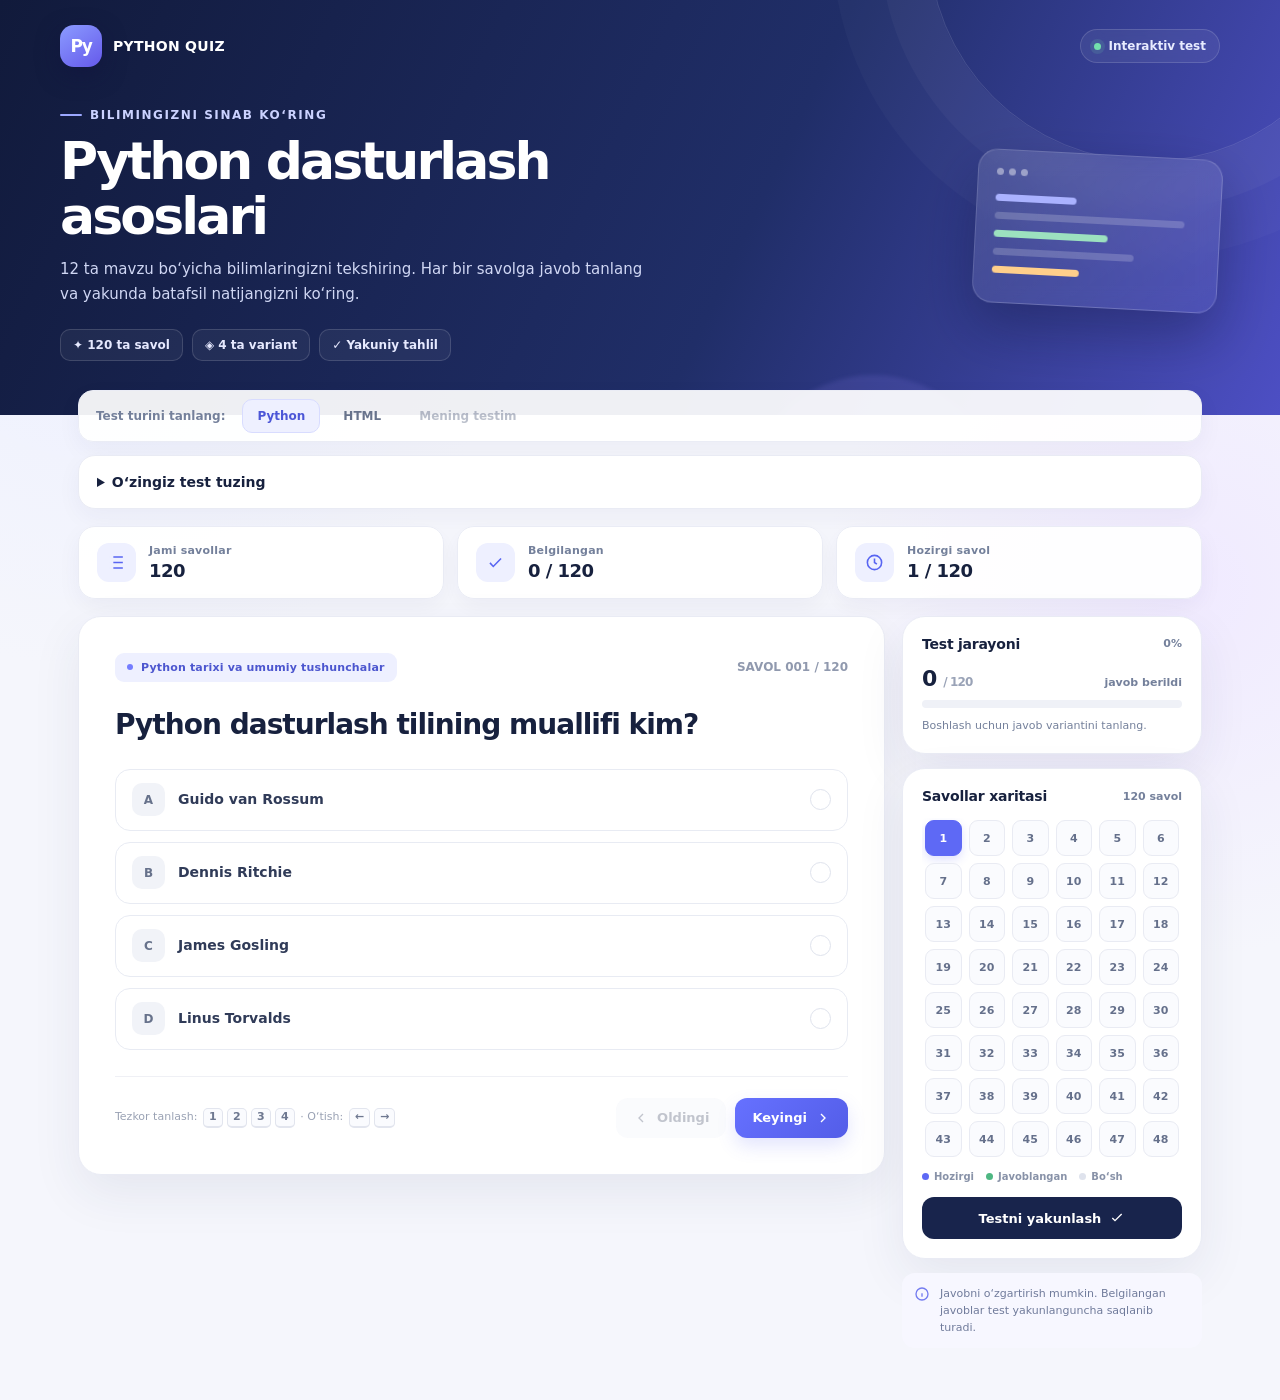
==== quiz.html @ 6243ab17 "Integrate Python and HTML quizzes Keep the donor homepage and link to a standalone quiz page. Docume" ====
<!DOCTYPE html>
<html lang="uz">
<head>
<meta charset="UTF-8">
<meta name="viewport" content="width=device-width, initial-scale=1.0">
<meta name="theme-color" content="#111a3b">
<title>Python Quiz — 120 ta interaktiv test</title>
<style>
:root{
  --ink:#17213e;--muted:#74809b;--line:#e8ebf4;--paper:#fff;--bg:#f5f6fc;
  --blue:#5865f2;--blue-dark:#4652dc;--blue-soft:#eef0ff;--violet:#8b5cf6;
  --green:#168653;--green-soft:#eaf8f0;--red:#cf4655;--red-soft:#fff0f1;
  --amber:#a66b12;--amber-soft:#fff7e7;--shadow:0 18px 50px rgba(35,45,92,.08);
}
*{box-sizing:border-box}
html{scroll-behavior:smooth}
body{margin:0;background:radial-gradient(circle at 8% 18%,#edf0ff 0,transparent 26rem),radial-gradient(circle at 93% 42%,#f0eaff 0,transparent 23rem),var(--bg);color:var(--ink);font-family:Inter,ui-sans-serif,system-ui,-apple-system,"Segoe UI",Arial,sans-serif;min-height:100vh}
button{font:inherit}
.hero{position:relative;overflow:hidden;background:linear-gradient(115deg,#111a3b 0%,#202e68 58%,#4d4fc4 100%);color:#fff;padding:25px 22px 54px}
.hero:before,.hero:after{content:"";position:absolute;border-radius:50%;pointer-events:none}
.hero:before{width:440px;height:440px;right:-90px;top:-280px;border:1px solid #ffffff20;box-shadow:0 0 0 48px #ffffff08,0 0 0 96px #ffffff06}
.hero:after{width:250px;height:250px;right:22%;bottom:-210px;background:#9b8cff22;filter:blur(2px)}
.container{width:min(1160px,100%);margin-inline:auto;position:relative;z-index:1}
.navline{display:flex;align-items:center;justify-content:space-between;gap:16px}
.brand{display:flex;align-items:center;gap:11px;font-size:14px;font-weight:800;letter-spacing:.02em}
.brand-mark{width:42px;height:42px;border-radius:14px;display:grid;place-items:center;background:linear-gradient(145deg,#8b9bff,#6559eb);box-shadow:0 8px 22px #11133d88;font-weight:900;font-size:17px;letter-spacing:-.08em}
.nav-tag{display:flex;align-items:center;gap:8px;padding:9px 13px;border:1px solid #ffffff24;background:#ffffff10;border-radius:99px;color:#e8ebff;font-size:12px;font-weight:700;backdrop-filter:blur(10px)}
.live-dot{width:7px;height:7px;background:#73e0ac;border-radius:50%;box-shadow:0 0 0 4px #73e0ac22}
.hero-content{display:flex;align-items:center;justify-content:space-between;gap:30px;padding-top:34px}
.hero-copy{max-width:690px}
.eyebrow{display:inline-flex;align-items:center;gap:8px;color:#cbd2ff;font-size:12px;font-weight:800;letter-spacing:.13em;text-transform:uppercase;margin-bottom:12px}
.eyebrow:before{content:"";width:22px;height:2px;background:#9ca8ff;border-radius:2px}
h1{font-size:clamp(32px,5vw,52px);letter-spacing:-.055em;line-height:1.06;margin:0 0 13px;font-weight:850}
.hero-copy p{margin:0;color:#d0d7f4;font-size:15px;line-height:1.65;max-width:600px}
.hero-chips{display:flex;gap:9px;flex-wrap:wrap;margin-top:22px}
.hero-chip{border:1px solid #ffffff24;background:#ffffff0d;padding:8px 12px;border-radius:10px;color:#e6e9ff;font-size:12px;font-weight:650}
.code-art{width:245px;flex:0 0 245px;transform:rotate(3deg);padding:18px;border-radius:20px;border:1px solid #ffffff2b;background:linear-gradient(145deg,#ffffff1e,#ffffff0b);box-shadow:0 24px 55px #080e2d55;backdrop-filter:blur(12px)}
.code-top{display:flex;gap:5px;margin-bottom:19px}.code-top i{width:7px;height:7px;border-radius:50%;background:#ffffff70}.code-line{height:7px;border-radius:99px;background:#ffffff30;margin:11px 0}.code-line:nth-child(2){width:75%;background:#aab2ff}.code-line:nth-child(3){width:92%}.code-line:nth-child(4){width:55%;background:#9ce1bf}.code-line:nth-child(5){width:68%}.code-line:nth-child(6){width:42%;background:#ffcf8b}
main{width:min(1160px,100%);margin:-25px auto 0;padding:0 18px 52px;position:relative;z-index:2}
.stats{display:grid;grid-template-columns:repeat(3,1fr);gap:13px;margin-bottom:17px}
.test-picker{display:flex;align-items:center;gap:8px;margin-bottom:13px;padding:8px;border:1px solid #eaecf5;background:#ffffffed;border-radius:15px;box-shadow:0 8px 24px #28346a0c}
.test-picker-label{padding:0 9px;color:var(--muted);font-size:12px;font-weight:750}
.test-choice{border:1px solid transparent;border-radius:10px;padding:9px 14px;background:transparent;color:#68738c;font-size:12px;font-weight:800;cursor:pointer}
.test-choice.active{background:var(--blue-soft);border-color:#d8dcff;color:#4c56d7}.test-choice:disabled{opacity:.45;cursor:not-allowed}
.custom-maker{margin-bottom:17px;padding:18px;border:1px solid #e9ebf4;border-radius:17px;background:#fff;box-shadow:0 8px 24px #28346a0c}
.custom-maker summary{font-size:14px;font-weight:850;cursor:pointer}.maker-description,.maker-status{margin:8px 0 0;color:var(--muted);font-size:12px;line-height:1.55}
.maker-form{display:grid;grid-template-columns:repeat(2,minmax(0,1fr));gap:11px;margin-top:15px}
.maker-field{display:grid;gap:6px;color:#59647e;font-size:11px;font-weight:750}
.maker-field input,.maker-field select,.maker-field textarea{width:100%;min-width:0;padding:10px 11px;border:1px solid #e3e7f0;border-radius:9px;background:#fff;color:var(--ink);font:inherit;font-size:13px}
.maker-field textarea{min-height:62px;resize:vertical}.maker-field:focus-within input,.maker-field:focus-within select,.maker-field:focus-within textarea{outline:2px solid #cdd2ff;border-color:#8b92ff}
.maker-wide{grid-column:1/-1}.maker-actions{display:flex;align-items:center;gap:10px;flex-wrap:wrap}.maker-actions .btn{width:auto}.maker-questions{display:grid;gap:7px;margin:12px 0 0;padding:0;list-style:none}
.maker-question{display:flex;align-items:center;justify-content:space-between;gap:10px;padding:9px 11px;border:1px solid #eaedf4;border-radius:10px;font-size:12px}
.maker-question span{overflow-wrap:anywhere}.maker-remove{flex:0 0 auto;border:0;background:transparent;color:var(--red);font-size:11px;font-weight:800;cursor:pointer}
.custom-maker[hidden]{display:none}
.stat{display:flex;align-items:center;gap:13px;padding:16px 18px;border:1px solid #eaecf5;background:#ffffffed;box-shadow:0 8px 24px #28346a0c;border-radius:17px;min-width:0}
.stat-icon{width:39px;height:39px;flex:0 0 39px;border-radius:12px;display:grid;place-items:center;background:var(--blue-soft);color:var(--blue)}
.stat-icon svg{width:19px;height:19px}.stat small{display:block;color:var(--muted);font-size:11px;font-weight:700;letter-spacing:.02em;margin-bottom:3px}.stat strong{font-size:18px;letter-spacing:-.03em}
.layout{display:grid;grid-template-columns:minmax(0,1fr) 300px;gap:17px;align-items:start}
.quiz-card,.side-card,.results-card{background:var(--paper);border:1px solid #e9ebf4;border-radius:23px;box-shadow:var(--shadow)}
.quiz-card{padding:clamp(22px,3.5vw,36px);min-width:0}
.qmeta{display:flex;align-items:center;justify-content:space-between;gap:12px;margin-bottom:24px}
.topic-pill{display:inline-flex;align-items:center;gap:8px;max-width:75%;padding:8px 12px;border-radius:9px;background:var(--blue-soft);color:#4c56cf;font-size:11px;font-weight:800;letter-spacing:.015em}
.topic-pill:before{content:"";width:6px;height:6px;border-radius:50%;background:#747dff;flex:0 0 6px}
.qcount{white-space:nowrap;font-size:12px;font-weight:800;color:#9099ae;font-variant-numeric:tabular-nums}
.question{margin:0 0 25px;font-size:clamp(21px,3vw,28px);line-height:1.36;letter-spacing:-.035em;font-weight:800;scroll-margin-top:24px}
.options{display:grid;gap:11px}
.option{position:relative;display:flex;align-items:center;gap:13px;width:100%;min-height:62px;padding:13px 16px;border:1.5px solid #e8ebf3;border-radius:15px;background:#fff;cursor:pointer;text-align:left;transition:border-color .16s,background .16s,transform .16s,box-shadow .16s;}
.option:hover{border-color:#aab1ff;background:#fafaff;transform:translateY(-1px);box-shadow:0 7px 19px #5865f210}
.option.selected{border-color:var(--blue);background:linear-gradient(100deg,#f0f1ff,#fafaff);box-shadow:0 0 0 3px #5865f213}
.option input{position:absolute;opacity:0;pointer-events:none}
.letter{display:grid;place-items:center;width:33px;height:33px;flex:0 0 33px;border-radius:10px;background:#f1f3f8;color:#67728b;font-weight:850;font-size:12px;transition:.16s}
.option.selected .letter{background:var(--blue);color:white}
.opttext{font-size:14px;line-height:1.5;color:#303b58;font-weight:560;flex:1}
.option-check{width:21px;height:21px;flex:0 0 21px;border:1.5px solid #dfe3ed;border-radius:50%;display:grid;place-items:center;color:transparent;font-size:12px;font-weight:900}
.option.selected .option-check{border-color:var(--blue);background:var(--blue);color:white}
.action-row{display:flex;justify-content:space-between;align-items:center;gap:12px;margin-top:26px;padding-top:21px;border-top:1px solid #eff0f5}
.keyboard-tip{font-size:11px;color:#9aa2b4;line-height:1.5}.key{display:inline-grid;place-items:center;min-width:20px;height:20px;padding:0 5px;border:1px solid #e2e5ee;border-bottom-width:2px;border-radius:5px;color:#6e7890;background:#fafbfe;font-weight:800;margin-inline:2px}
.actions{display:flex;gap:9px}
.btn{border:0;border-radius:12px;padding:12px 17px;display:inline-flex;align-items:center;justify-content:center;gap:8px;font-size:13px;font-weight:800;cursor:pointer;transition:transform .15s,background .15s,box-shadow .15s;white-space:nowrap}
.btn:hover:not(:disabled){transform:translateY(-1px)}.btn:active:not(:disabled){transform:translateY(0)}.btn:disabled{opacity:.35;cursor:not-allowed}
.btn svg{width:16px;height:16px}
.btn-secondary{background:#f0f2f8;color:#4e5871}.btn-secondary:hover:not(:disabled){background:#e7eaf3}
.btn-primary{background:linear-gradient(135deg,#6671ff,#535de8);color:white;box-shadow:0 8px 18px #5865f22b}.btn-primary:hover:not(:disabled){box-shadow:0 11px 22px #5865f23d}
.btn-finish{width:100%;margin-top:15px;background:#18244c;color:#fff;padding:13px}.btn-finish:hover{background:#26366d}
.sidebar{display:grid;gap:14px}
.side-card{padding:19px}
.side-heading{display:flex;align-items:center;justify-content:space-between;gap:10px;margin-bottom:14px}
.side-heading h3{font-size:14px;margin:0;font-weight:850;letter-spacing:-.015em}.side-heading span{font-size:11px;color:var(--muted);font-weight:700}
.progress-numbers{display:flex;justify-content:space-between;align-items:baseline;margin-bottom:9px}.progress-numbers strong{font-size:22px;letter-spacing:-.04em}.progress-numbers span{font-size:11px;color:var(--muted);font-weight:700}
.track{height:8px;background:#eff1f7;border-radius:99px;overflow:hidden}.bar{height:100%;width:0;background:linear-gradient(90deg,#6671ff,#9a74ff);border-radius:99px;transition:width .25s}
.progress-note{font-size:11px;color:var(--muted);margin:10px 0 0;line-height:1.5}
.gridnav{display:grid;grid-template-columns:repeat(6,minmax(0,1fr));gap:7px;max-height:340px;overflow-y:auto;padding:2px 3px 4px;scrollbar-width:thin;scrollbar-color:#d9def0 transparent}
.navnum{height:36px;border:1px solid #e9ebf3;background:#fafbfe;color:#65708b;border-radius:9px;font-size:11px;font-weight:750;cursor:pointer;transition:.15s}
.navnum:hover{border-color:#aab2ff;color:#4d58de;background:#f5f6ff}.navnum.current{color:#fff;border-color:#5e69f5;background:#5e69f5;box-shadow:0 4px 10px #5865f230}.navnum.done:not(.current){background:#eaf8f0;border-color:#c9ead6;color:#168653}.navnum.done.current{background:#5e69f5;color:#fff}
.legend{display:flex;flex-wrap:wrap;gap:12px;margin-top:13px;color:#8892a8;font-size:10px;font-weight:650}.legend span{display:flex;align-items:center;gap:5px}.dot{width:7px;height:7px;border-radius:50%;background:#dfe3ed}.dot.blue{background:#5e69f5}.dot.green{background:#4eb782}
.tip-box{display:flex;gap:10px;align-items:flex-start;padding:12px;border-radius:13px;background:#f7f7ff;color:#707b9b;font-size:11px;line-height:1.55}.tip-box svg{width:16px;height:16px;flex:0 0 16px;color:#747cf0;margin-top:1px}
#results{display:none}.results-card{padding:clamp(22px,4vw,38px)}
.results-banner{position:relative;overflow:hidden;padding:27px;border-radius:19px;background:linear-gradient(115deg,#17234d,#4c53bd);color:#fff}
.results-banner:after{content:"";position:absolute;width:240px;height:240px;right:-100px;top:-130px;border-radius:50%;border:1px solid #ffffff25;box-shadow:0 0 0 35px #ffffff08,0 0 0 70px #ffffff06}
.score-head{position:relative;z-index:1;display:flex;align-items:center;gap:22px;flex-wrap:wrap}
.score-circle{--pct:0%;width:118px;height:118px;flex:0 0 118px;border-radius:50%;display:grid;place-items:center;background:conic-gradient(#8c9cff var(--pct),#ffffff24 0);position:relative}
.score-circle:before{content:"";position:absolute;inset:9px;background:#202d65;border:1px solid #ffffff18;border-radius:50%}.score-circle strong{position:relative;font-size:27px;letter-spacing:-.04em}
.score-info h2{margin:0 0 7px;font-size:27px;letter-spacing:-.04em}.score-info p{margin:0;color:#d4dcff;font-size:13px;line-height:1.5}
.result-stats{display:grid;grid-template-columns:repeat(3,1fr);gap:11px;margin:18px 0 27px}
.result-stat{padding:16px;border:1px solid var(--line);border-radius:15px;background:#fff}.result-stat small{display:block;color:var(--muted);font-size:11px;font-weight:700;margin-bottom:6px}.result-stat strong{font-size:22px;letter-spacing:-.04em}.correct{color:var(--green)}.wrong{color:var(--red)}.unanswered{color:var(--amber)}
.review-head{display:flex;align-items:center;justify-content:space-between;gap:14px;flex-wrap:wrap;margin:0 0 13px}.review-head h3{margin:0;font-size:18px;letter-spacing:-.025em}
.review-filter{display:flex;gap:6px;flex-wrap:wrap}.filter-btn{border:1px solid #e6e9f2;background:#fff;border-radius:99px;padding:8px 12px;color:#68738c;font-size:11px;font-weight:750;cursor:pointer}.filter-btn.active{background:var(--blue-soft);border-color:#cdd2ff;color:#4c56d7}
.review-list{display:grid;gap:9px}.review-item{padding:16px;border:1px solid #eaedf4;border-radius:15px;background:#fff}.review-top{display:flex;justify-content:space-between;gap:12px;align-items:flex-start}.review-item h4{margin:0 0 10px;font-size:14px;line-height:1.5}.status-pill{display:inline-flex;white-space:nowrap;border-radius:99px;padding:5px 8px;font-size:10px;font-weight:850}.status-pill.ok{background:var(--green-soft);color:var(--green)}.status-pill.bad{background:var(--red-soft);color:var(--red)}.status-pill.empty{background:var(--amber-soft);color:var(--amber)}.review-item p{margin:5px 0 0;font-size:12px;line-height:1.55;color:#64708a}.review-item p strong{color:#35415e}.review-item p.answer-right strong{color:var(--green)}.review-item p.explanation{margin-top:11px;padding:10px 12px;border-radius:10px;background:#f7f7ff;color:#58637e}.review-item p.explanation strong{color:#4c56d7}.empty-state{padding:25px;text-align:center;border:1px dashed #dfe3ef;border-radius:15px;color:#7c87a0;font-size:13px}
.bottom-actions{display:flex;gap:9px;flex-wrap:wrap;margin-top:22px;padding-top:18px;border-top:1px solid #eff0f5}
.modal-backdrop{position:fixed;inset:0;z-index:20;background:#11193699;display:grid;place-items:center;padding:18px;backdrop-filter:blur(5px)}.modal-backdrop.hidden{display:none}.modal{width:min(420px,100%);padding:25px;border-radius:21px;background:#fff;box-shadow:0 24px 70px #0c143b40}.modal-icon{width:44px;height:44px;border-radius:14px;background:#fff5e4;color:#b7791f;display:grid;place-items:center;font-size:21px;margin-bottom:13px}.modal h3{margin:0 0 7px;font-size:20px;letter-spacing:-.03em}.modal p{margin:0;color:#75809a;font-size:13px;line-height:1.6}.modal-actions{display:flex;justify-content:flex-end;gap:8px;margin-top:21px}
@media(max-width:900px){.layout{grid-template-columns:minmax(0,1fr) 260px}.code-art{width:190px;flex-basis:190px}.gridnav{grid-template-columns:repeat(5,minmax(0,1fr))}}
@media(max-width:720px){.hero{padding:18px 17px 47px}.hero-content{padding-top:29px}.code-art{display:none}.hero-copy p{font-size:13px}.hero-chip{font-size:11px;padding:7px 9px}main{padding-inline:13px}.stats{gap:8px}.stat{padding:12px;gap:9px}.stat-icon{width:33px;height:33px;flex-basis:33px}.stat small{font-size:10px}.stat strong{font-size:16px}.layout{grid-template-columns:1fr}.sidebar{grid-row:2}.side-card{padding:16px}.gridnav{grid-template-columns:repeat(10,minmax(0,1fr));max-height:190px}.quiz-card{padding:21px}.action-row{align-items:stretch;flex-direction:column}.keyboard-tip{text-align:center}.actions{width:100%}.actions .btn{flex:1}.question{font-size:22px}}
@media(max-width:430px){.test-picker{flex-wrap:wrap}.test-picker-label{width:100%}}
@media(max-width:560px){.maker-form{grid-template-columns:1fr}.maker-wide{grid-column:1}.maker-actions .btn{flex:1}}
@media(max-width:430px){.brand{font-size:12px}.brand-mark{width:36px;height:36px}.nav-tag{font-size:10px;padding:8px 9px}.stats{grid-template-columns:repeat(3,minmax(0,1fr))}.stat{display:block;padding:10px}.stat-icon{margin-bottom:7px;width:30px;height:30px}.stat small{min-height:25px;line-height:1.25}.stat strong{font-size:15px}.qmeta{align-items:flex-start;flex-direction:column;gap:9px;margin-bottom:18px}.topic-pill{max-width:100%}.qcount{align-self:flex-end;margin-top:-29px}.option{padding:11px;min-height:57px;gap:9px}.letter{width:30px;height:30px;flex-basis:30px}.opttext{font-size:13px}.btn{padding:12px 10px;font-size:12px}.gridnav{grid-template-columns:repeat(8,minmax(0,1fr))}.result-stats{gap:7px}.result-stat{padding:11px}.result-stat small{font-size:10px}.result-stat strong{font-size:18px}.results-banner{padding:20px}.score-circle{width:94px;height:94px;flex-basis:94px}.score-info h2{font-size:22px}.review-top{display:block}.status-pill{margin:0 0 9px}}
@media(prefers-reduced-motion:reduce){*,*:before,*:after{scroll-behavior:auto!important;transition:none!important}}
</style>
</head>
<body>
<header class="hero">
  <div class="container">
    <div class="navline">
      <div class="brand"><div class="brand-mark" id="brandMark">Py</div><span id="brandName">PYTHON QUIZ</span></div>
      <div class="nav-tag"><i class="live-dot"></i> Interaktiv test</div>
    </div>
    <div class="hero-content">
      <div class="hero-copy">
        <div class="eyebrow">Bilimingizni sinab ko‘ring</div>
        <h1 id="heroTitle">Python dasturlash<br>asoslari</h1>
        <p id="heroDescription">12 ta mavzu bo‘yicha bilimlaringizni tekshiring. Har bir savolga javob tanlang va yakunda batafsil natijangizni ko‘ring.</p>
        <div class="hero-chips"><span class="hero-chip" id="questionChip">✦ 120 ta savol</span><span class="hero-chip">◈ 4 ta variant</span><span class="hero-chip">✓ Yakuniy tahlil</span></div>
      </div>
      <div class="code-art" aria-hidden="true"><div class="code-top"><i></i><i></i><i></i></div><div class="code-line" style="width:39%"></div><div class="code-line"></div><div class="code-line"></div><div class="code-line"></div><div class="code-line"></div></div>
    </div>
  </div>
</header>
<main>
  <div id="testView">
    <div class="test-picker" role="group" aria-label="Test turini tanlang">
      <span class="test-picker-label">Test turini tanlang:</span>
      <button class="test-choice active" type="button" data-test="python" aria-pressed="true" onclick="selectTest('python')">Python</button>
      <button class="test-choice" type="button" data-test="html" aria-pressed="false" onclick="selectTest('html')">HTML</button>
      <button class="test-choice" id="customTestChoice" type="button" data-test="custom" aria-pressed="false" disabled onclick="selectTest('custom')">Mening testim</button>
    </div>
    <details class="custom-maker" id="customMaker">
      <summary>O‘zingiz test tuzing</summary>
      <p class="maker-description">Savol, to‘rtta javob variantini kiriting va to‘g‘ri javobni belgilang. Tayyor testni shu sahifada ishlashingiz mumkin. Testlar hozircha faqat sahifa ochiq turgan paytda saqlanadi; ulashish uchun serverga saqlash xizmati ulanmagan.</p>
      <form class="maker-form" id="makerForm">
        <label class="maker-field maker-wide">Savol
          <input name="question" type="text" maxlength="240" required placeholder="Masalan: HTML nima uchun ishlatiladi?">
        </label>
        <label class="maker-field">Mavzu
          <input name="topic" type="text" maxlength="60" placeholder="Umumiy mavzu">
        </label>
        <label class="maker-field">To‘g‘ri javob
          <select name="correct" required><option value="A">A javob</option><option value="B">B javob</option><option value="C">C javob</option><option value="D">D javob</option></select>
        </label>
        <label class="maker-field">A varianti<input name="optionA" type="text" maxlength="160" required></label>
        <label class="maker-field">B varianti<input name="optionB" type="text" maxlength="160" required></label>
        <label class="maker-field">C varianti<input name="optionC" type="text" maxlength="160" required></label>
        <label class="maker-field">D varianti<input name="optionD" type="text" maxlength="160" required></label>
        <label class="maker-field maker-wide">Izoh (ixtiyoriy)
          <textarea name="explanation" maxlength="400" placeholder="To‘g‘ri javob nima uchun to‘g‘ri?"></textarea>
        </label>
        <div class="maker-actions maker-wide">
          <button class="btn btn-secondary" type="submit">Savolni qo‘shish</button>
          <button class="btn btn-primary" id="startCustomTest" type="button" disabled onclick="startCustomTest()">Testni boshlash</button>
        </div>
      </form>
      <p class="maker-status" id="makerStatus" aria-live="polite">Hozircha savol qo‘shilmagan.</p>
      <ol class="maker-questions" id="makerQuestions"></ol>
    </details>
    <div class="stats">
      <div class="stat"><div class="stat-icon"><svg viewBox="0 0 24 24" fill="none" stroke="currentColor" stroke-width="2"><path d="M8 5h12M8 12h12M8 19h12M3 5h.01M3 12h.01M3 19h.01"/></svg></div><div><small>Jami savollar</small><strong id="totalStat">120</strong></div></div>
      <div class="stat"><div class="stat-icon"><svg viewBox="0 0 24 24" fill="none" stroke="currentColor" stroke-width="2"><path d="M5 12.5 9.2 17 19 7"/></svg></div><div><small>Belgilangan</small><strong id="answeredStat">0 / 120</strong></div></div>
      <div class="stat"><div class="stat-icon"><svg viewBox="0 0 24 24" fill="none" stroke="currentColor" stroke-width="2"><circle cx="12" cy="12" r="9"/><path d="M12 7v5l3 2"/></svg></div><div><small>Hozirgi savol</small><strong id="currentStat">1 / 120</strong></div></div>
    </div>
    <div class="layout">
      <section class="quiz-card" id="quizCard" aria-live="polite">
        <div class="qmeta"><span class="topic-pill" id="sectionTag"></span><span class="qcount" id="qCount"></span></div>
        <h2 class="question" id="questionText" tabindex="-1"></h2>
        <div class="options" id="options"></div>
        <div class="action-row">
          <div class="keyboard-tip">Tezkor tanlash: <span class="key">1</span><span class="key">2</span><span class="key">3</span><span class="key">4</span> · O‘tish: <span class="key">←</span><span class="key">→</span></div>
          <div class="actions">
            <button class="btn btn-secondary" id="prevBtn" type="button" onclick="move(-1)"><svg viewBox="0 0 24 24" fill="none" stroke="currentColor" stroke-width="2"><path d="m15 18-6-6 6-6"/></svg> Oldingi</button>
            <button class="btn btn-primary" id="nextBtn" type="button" onclick="move(1)">Keyingi <svg viewBox="0 0 24 24" fill="none" stroke="currentColor" stroke-width="2"><path d="m9 18 6-6-6-6"/></svg></button>
          </div>
        </div>
      </section>
      <aside class="sidebar">
        <section class="side-card">
          <div class="side-heading"><h3>Test jarayoni</h3><span id="progressText">0%</span></div>
          <div class="progress-numbers"><strong id="progressCount">0 <span style="font-size:12px;color:#9aa3b7;font-weight:650">/ 120</span></strong><span>javob berildi</span></div>
          <div class="track"><div class="bar" id="progressBar"></div></div>
          <p class="progress-note" id="remainingHint">Boshlash uchun javob variantini tanlang.</p>
        </section>
        <section class="side-card">
          <div class="side-heading"><h3>Savollar xaritasi</h3><span id="mapCount">120 savol</span></div>
          <div class="gridnav" id="numberGrid" aria-label="Savol raqamlari"></div>
          <div class="legend"><span><i class="dot blue"></i>Hozirgi</span><span><i class="dot green"></i>Javoblangan</span><span><i class="dot"></i>Bo‘sh</span></div>
          <button class="btn btn-finish" type="button" onclick="finishQuiz()">Testni yakunlash <svg viewBox="0 0 24 24" fill="none" stroke="currentColor" stroke-width="2"><path d="m5 12 4 4L19 6"/></svg></button>
        </section>
        <div class="tip-box"><svg viewBox="0 0 24 24" fill="none" stroke="currentColor" stroke-width="2"><circle cx="12" cy="12" r="9"/><path d="M12 11v5m0-8h.01"/></svg><span>Javobni o‘zgartirish mumkin. Belgilangan javoblar test yakunlanguncha saqlanib turadi.</span></div>
      </aside>
    </div>
  </div>
  <section id="results">
    <div class="results-card">
      <div class="results-banner"><div class="score-head"><div class="score-circle" id="scoreCircle"><strong id="scorePercent">0%</strong></div><div class="score-info"><h2 id="resultTitle">Natijangiz tayyor!</h2><p id="resultSummary"></p></div></div></div>
      <div class="result-stats"><div class="result-stat"><small>To‘g‘ri javoblar</small><strong class="correct" id="correctCount">0</strong></div><div class="result-stat"><small>Noto‘g‘ri javoblar</small><strong class="wrong" id="wrongCount">0</strong></div><div class="result-stat"><small>Javobsiz savollar</small><strong class="unanswered" id="emptyCount">0</strong></div></div>
      <div class="review-head"><h3>Javoblar tahlili</h3><div class="review-filter"><button class="filter-btn active" data-filter="all" onclick="setFilter('all',this)">Barchasi</button><button class="filter-btn" data-filter="wrong" onclick="setFilter('wrong',this)">Xatolar</button><button class="filter-btn" data-filter="empty" onclick="setFilter('empty',this)">Javobsiz</button></div></div>
      <div class="review-list" id="reviewList"></div>
      <div class="bottom-actions"><button class="btn btn-primary" type="button" onclick="restartQuiz()">↻ Qayta boshlash</button><button class="btn btn-secondary" type="button" onclick="window.print()">Natijani chop etish</button></div>
    </div>
  </section>
</main>
<div class="modal-backdrop hidden" id="finishModal" role="dialog" aria-modal="true" aria-labelledby="modalTitle">
  <div class="modal"><div class="modal-icon">!</div><h3 id="modalTitle">Testni yakunlaysizmi?</h3><p id="modalText"></p><div class="modal-actions"><button class="btn btn-secondary" type="button" onclick="closeModal()">Davom etish</button><button class="btn btn-primary" type="button" onclick="confirmFinish()">Yakunlash</button></div></div>
</div>
<script>
const QUESTIONS = [{"id":1,"section":"Python tarixi va umumiy tushunchalar","text":"Python dasturlash tilining muallifi kim?","options":[{"key":"A","text":"Guido van Rossum"},{"key":"B","text":"Dennis Ritchie"},{"key":"C","text":"James Gosling"},{"key":"D","text":"Linus Torvalds"}],"answer":"A"},{"id":2,"section":"Python tarixi va umumiy tushunchalar","text":"Python qaysi turdagi dasturlash tiliga kiradi?","options":[{"key":"A","text":"Faqat belgilash tili"},{"key":"B","text":"Umumiy maqsadli dasturlash tili"},{"key":"C","text":"Faqat ma’lumotlar bazasi tili"},{"key":"D","text":"Faqat operatsion tizim"}],"answer":"B"},{"id":3,"section":"Python tarixi va umumiy tushunchalar","text":"Python fayllarining odatiy kengaytmasi qaysi?","options":[{"key":"A","text":".html"},{"key":"B","text":".java"},{"key":"C","text":".py"},{"key":"D","text":".cpp"}],"answer":"C"},{"id":4,"section":"Python tarixi va umumiy tushunchalar","text":"Python’da kod bajaruvchi asosiy dastur nima deb ataladi?","options":[{"key":"A","text":"Kompilyator jadvali"},{"key":"B","text":"Python interpretatori"},{"key":"C","text":"Brauzer"},{"key":"D","text":"Matn muharriri"}],"answer":"B"},{"id":5,"section":"Python tarixi va umumiy tushunchalar","text":"Python nomi qaysi manbadan olingan?","options":[{"key":"A","text":"Ilon nomidan"},{"key":"B","text":"Monty Python komediya guruhidan"},{"key":"C","text":"Protsessor nomidan"},{"key":"D","text":"Matematik olim nomidan"}],"answer":"B"},{"id":6,"section":"Python tarixi va umumiy tushunchalar","text":"Python qaysi sohada ishlatilishi mumkin?","options":[{"key":"A","text":"Ma’lumotlar tahlilida"},{"key":"B","text":"Faqat rasm chizishda"},{"key":"C","text":"Faqat matn terishda"},{"key":"D","text":"Faqat elektr montajida"}],"answer":"A"},{"id":7,"section":"Python tarixi va umumiy tushunchalar","text":"Python’da veb-ilovalar yaratishga yordam beruvchi freymvork qaysi?","options":[{"key":"A","text":"Django"},{"key":"B","text":"Excel"},{"key":"C","text":"PowerPoint"},{"key":"D","text":"Git"}],"answer":"A"},{"id":8,"section":"Python tarixi va umumiy tushunchalar","text":"NumPy kutubxonasi ko‘proq nima uchun ishlatiladi?","options":[{"key":"A","text":"Massivlar va sonli hisoblashlar"},{"key":"B","text":"Audio yozish"},{"key":"C","text":"Veb sahifa bezash"},{"key":"D","text":"Fayl siqish"}],"answer":"A"},{"id":9,"section":"Python tarixi va umumiy tushunchalar","text":"Python’da buyruqlar odatda qanday ajratiladi?","options":[{"key":"A","text":"Faqat vergul bilan"},{"key":"B","text":"Yangi satr va bloklar orqali"},{"key":"C","text":"Faqat nuqtali vergul bilan"},{"key":"D","text":"Faqat qavs bilan"}],"answer":"B"},{"id":10,"section":"Python tarixi va umumiy tushunchalar","text":"Python’ning muhim xususiyatlaridan biri qaysi?","options":[{"key":"A","text":"O‘qilishi qulay sintaksis"},{"key":"B","text":"Faqat bitta platformada ishlashi"},{"key":"C","text":"O‘zgaruvchilarni qo‘llamasligi"},{"key":"D","text":"Faqat ikkilik kod yozilishi"}],"answer":"A"},{"id":11,"section":"print(), input() va ma’lumot turlari","text":"print('Assalom') nima bajaradi?","options":[{"key":"A","text":"Matnni ekranga chiqaradi"},{"key":"B","text":"Matnni kiritadi"},{"key":"C","text":"Dasturni yopadi"},{"key":"D","text":"O‘zgaruvchi yaratadi"}],"answer":"A"},{"id":12,"section":"print(), input() va ma’lumot turlari","text":"input() funksiyasi odatda qaysi turdagi qiymat qaytaradi?","options":[{"key":"A","text":"int"},{"key":"B","text":"float"},{"key":"C","text":"str"},{"key":"D","text":"list"}],"answer":"C"},{"id":13,"section":"print(), input() va ma’lumot turlari","text":"n = input() dan keyin n ning turi odatda qanday bo‘ladi?","options":[{"key":"A","text":"str"},{"key":"B","text":"int"},{"key":"C","text":"bool"},{"key":"D","text":"float"}],"answer":"A"},{"id":14,"section":"print(), input() va ma’lumot turlari","text":"type(8) natijasi qaysi tur?","options":[{"key":"A","text":"float"},{"key":"B","text":"int"},{"key":"C","text":"str"},{"key":"D","text":"bool"}],"answer":"B"},{"id":15,"section":"print(), input() va ma’lumot turlari","text":"type(8.0) natijasi qaysi tur?","options":[{"key":"A","text":"int"},{"key":"B","text":"float"},{"key":"C","text":"complex"},{"key":"D","text":"str"}],"answer":"B"},{"id":16,"section":"print(), input() va ma’lumot turlari","text":"print(3, 5, sep=':') natijasi nima?","options":[{"key":"A","text":"35"},{"key":"B","text":"3 5"},{"key":"C","text":"3:5"},{"key":"D","text":"3,5"}],"answer":"C"},{"id":17,"section":"print(), input() va ma’lumot turlari","text":"print('Hi', end='!') qanday matn chiqaradi?","options":[{"key":"A","text":"!Hi"},{"key":"B","text":"Hi!"},{"key":"C","text":"Hi va yangi satr"},{"key":"D","text":"Hech narsa"}],"answer":"B"},{"id":18,"section":"print(), input() va ma’lumot turlari","text":"int('24') natijasi nima?","options":[{"key":"A","text":"'24'"},{"key":"B","text":"24 butun soni"},{"key":"C","text":"24.0"},{"key":"D","text":"Xatolik"}],"answer":"B"},{"id":19,"section":"print(), input() va ma’lumot turlari","text":"str(6) nimani qaytaradi?","options":[{"key":"A","text":"6 sonini"},{"key":"B","text":"'6' satrini"},{"key":"C","text":"6.0 ni"},{"key":"D","text":"False"}],"answer":"B"},{"id":20,"section":"print(), input() va ma’lumot turlari","text":"bool(0) natijasi nima?","options":[{"key":"A","text":"True"},{"key":"B","text":"False"},{"key":"C","text":"None"},{"key":"D","text":"0.0"}],"answer":"B"},{"id":21,"section":"O‘zgaruvchilar, nomlash va konvertatsiya","text":"Qaysi nom o‘zgaruvchi uchun to‘g‘ri?","options":[{"key":"A","text":"2qiymat"},{"key":"B","text":"qiymat-son"},{"key":"C","text":"qiymat_son"},{"key":"D","text":"for"}],"answer":"C"},{"id":22,"section":"O‘zgaruvchilar, nomlash va konvertatsiya","text":"Python’da katta va kichik harflar farqlanadimi?","options":[{"key":"A","text":"Yo‘q"},{"key":"B","text":"Ha"},{"key":"C","text":"Faqat sonlarda"},{"key":"D","text":"Faqat funksiyalarda"}],"answer":"B"},{"id":23,"section":"O‘zgaruvchilar, nomlash va konvertatsiya","text":"O‘zgaruvchi qiymati qanday belgilanadi?","options":[{"key":"A","text":"=="},{"key":"B","text":"="},{"key":"C","text":"!="},{"key":"D","text":"<="}],"answer":"B"},{"id":24,"section":"O‘zgaruvchilar, nomlash va konvertatsiya","text":"Bir qatorli izoh qaysi belgi bilan boshlanadi?","options":[{"key":"A","text":"//"},{"key":"B","text":"#"},{"key":"C","text":"<!--"},{"key":"D","text":"**"}],"answer":"B"},{"id":25,"section":"O‘zgaruvchilar, nomlash va konvertatsiya","text":"Konstantalar odatda qanday yoziladi?","options":[{"key":"A","text":"UPPER_CASE"},{"key":"B","text":"camelCase"},{"key":"C","text":"kebab-case"},{"key":"D","text":"Faqat kichik harfda"}],"answer":"A"},{"id":26,"section":"O‘zgaruvchilar, nomlash va konvertatsiya","text":"float('2.75') natijasi qaysi?","options":[{"key":"A","text":"2"},{"key":"B","text":"2.75"},{"key":"C","text":"'2.75'"},{"key":"D","text":"Xatolik"}],"answer":"B"},{"id":27,"section":"O‘zgaruvchilar, nomlash va konvertatsiya","text":"int(4.9) natijasi nima?","options":[{"key":"A","text":"5"},{"key":"B","text":"4"},{"key":"C","text":"4.9"},{"key":"D","text":"Xatolik"}],"answer":"B"},{"id":28,"section":"O‘zgaruvchilar, nomlash va konvertatsiya","text":"bool('') natijasi nima?","options":[{"key":"A","text":"True"},{"key":"B","text":"False"},{"key":"C","text":"0"},{"key":"D","text":"Xatolik"}],"answer":"B"},{"id":29,"section":"O‘zgaruvchilar, nomlash va konvertatsiya","text":"Quyidagilardan qaysi biri bo‘sh qiymat hisoblanadi?","options":[{"key":"A","text":"'0'"},{"key":"B","text":"[0]"},{"key":"C","text":"''"},{"key":"D","text":"'False'"}],"answer":"C"},{"id":30,"section":"O‘zgaruvchilar, nomlash va konvertatsiya","text":"Python’da bir nechta qiymatni bitta o‘zgaruvchiga tuple qilib berish mumkinmi?","options":[{"key":"A","text":"Ha"},{"key":"B","text":"Yo‘q"},{"key":"C","text":"Faqat matnda"},{"key":"D","text":"Faqat float’da"}],"answer":"A"},{"id":31,"section":"String va uning metodlari","text":"s = 'Dastur'; s[0] natijasi nima?","options":[{"key":"A","text":"D"},{"key":"B","text":"a"},{"key":"C","text":"r"},{"key":"D","text":"Xatolik"}],"answer":"A"},{"id":32,"section":"String va uning metodlari","text":"s = 'Dastur'; s[-1] natijasi nima?","options":[{"key":"A","text":"D"},{"key":"B","text":"u"},{"key":"C","text":"r"},{"key":"D","text":"s"}],"answer":"C"},{"id":33,"section":"String va uning metodlari","text":"'Python'[1:4] natijasi qaysi?","options":[{"key":"A","text":"Pyt"},{"key":"B","text":"yth"},{"key":"C","text":"tho"},{"key":"D","text":"ython"}],"answer":"B"},{"id":34,"section":"String va uning metodlari","text":"'Salom'[:2] natijasi nima?","options":[{"key":"A","text":"Sa"},{"key":"B","text":"al"},{"key":"C","text":"Sal"},{"key":"D","text":"lom"}],"answer":"A"},{"id":35,"section":"String va uning metodlari","text":"'Salom'[2:] natijasi nima?","options":[{"key":"A","text":"Sa"},{"key":"B","text":"lom"},{"key":"C","text":"alo"},{"key":"D","text":"om"}],"answer":"B"},{"id":36,"section":"String va uning metodlari","text":"'  test  '.strip() nima qaytaradi?","options":[{"key":"A","text":"'  test  '"},{"key":"B","text":"'test'"},{"key":"C","text":"'test  '"},{"key":"D","text":"'  test'"}],"answer":"B"},{"id":37,"section":"String va uning metodlari","text":"'kitob'.upper() natijasi nima?","options":[{"key":"A","text":"Kitob"},{"key":"B","text":"KITOB"},{"key":"C","text":"kitob"},{"key":"D","text":"kItOb"}],"answer":"B"},{"id":38,"section":"String va uning metodlari","text":"'PYTHON'.lower() natijasi nima?","options":[{"key":"A","text":"python"},{"key":"B","text":"Python"},{"key":"C","text":"PYTHON"},{"key":"D","text":"PyThOn"}],"answer":"A"},{"id":39,"section":"String va uning metodlari","text":"'a,b,c'.split(',') natijasi qaysi?","options":[{"key":"A","text":"'a b c'"},{"key":"B","text":"['a','b','c']"},{"key":"C","text":"('a','b','c')"},{"key":"D","text":"['a,b,c']"}],"answer":"B"},{"id":40,"section":"String va uning metodlari","text":"Python stringlari qanday xususiyatga ega?","options":[{"key":"A","text":"O‘zgarmas (immutable)"},{"key":"B","text":"Har doim o‘zgaruvchan"},{"key":"C","text":"Faqat raqam saqlaydi"},{"key":"D","text":"Indekslanmaydi"}],"answer":"A"},{"id":41,"section":"Sonlar va arifmetik operatorlar","text":"17 // 4 natijasi nima?","options":[{"key":"A","text":"4.25"},{"key":"B","text":"4"},{"key":"C","text":"1"},{"key":"D","text":"5"}],"answer":"B"},{"id":42,"section":"Sonlar va arifmetik operatorlar","text":"17 % 4 natijasi nima?","options":[{"key":"A","text":"4"},{"key":"B","text":"1"},{"key":"C","text":"0"},{"key":"D","text":"3"}],"answer":"B"},{"id":43,"section":"Sonlar va arifmetik operatorlar","text":"3 ** 3 natijasi nima?","options":[{"key":"A","text":"6"},{"key":"B","text":"9"},{"key":"C","text":"27"},{"key":"D","text":"33"}],"answer":"C"},{"id":44,"section":"Sonlar va arifmetik operatorlar","text":"6 + 2 * 3 natijasi nima?","options":[{"key":"A","text":"24"},{"key":"B","text":"12"},{"key":"C","text":"18"},{"key":"D","text":"11"}],"answer":"B"},{"id":45,"section":"Sonlar va arifmetik operatorlar","text":"20 - 4 * 3 natijasi nima?","options":[{"key":"A","text":"48"},{"key":"B","text":"8"},{"key":"C","text":"16"},{"key":"D","text":"12"}],"answer":"B"},{"id":46,"section":"Sonlar va arifmetik operatorlar","text":"type(2 + 3j) qaysi tur?","options":[{"key":"A","text":"int"},{"key":"B","text":"float"},{"key":"C","text":"complex"},{"key":"D","text":"str"}],"answer":"C"},{"id":47,"section":"Sonlar va arifmetik operatorlar","text":"10 / 4 natijasining turi odatda qanday?","options":[{"key":"A","text":"int"},{"key":"B","text":"float"},{"key":"C","text":"bool"},{"key":"D","text":"str"}],"answer":"B"},{"id":48,"section":"Sonlar va arifmetik operatorlar","text":"Qaysi ifoda True qaytaradi?","options":[{"key":"A","text":"4 == '4'"},{"key":"B","text":"7 < 3"},{"key":"C","text":"9 >= 9"},{"key":"D","text":"5 != 5"}],"answer":"C"},{"id":49,"section":"Sonlar va arifmetik operatorlar","text":"2 ning 5-darajasi qaysi operator bilan yoziladi?","options":[{"key":"A","text":"^"},{"key":"B","text":"**"},{"key":"C","text":"//"},{"key":"D","text":"%"}],"answer":"B"},{"id":50,"section":"Sonlar va arifmetik operatorlar","text":"Manfiy sonni modulga olish uchun qaysi funksiya ishlatiladi?","options":[{"key":"A","text":"round()"},{"key":"B","text":"abs()"},{"key":"C","text":"type()"},{"key":"D","text":"len()"}],"answer":"B"},{"id":51,"section":"Taqqoslash va shart operatorlari","text":"6 == 6 ifodasi nima qaytaradi?","options":[{"key":"A","text":"True"},{"key":"B","text":"False"},{"key":"C","text":"6"},{"key":"D","text":"None"}],"answer":"A"},{"id":52,"section":"Taqqoslash va shart operatorlari","text":"8 != 8 ifodasi nima qaytaradi?","options":[{"key":"A","text":"True"},{"key":"B","text":"False"},{"key":"C","text":"8"},{"key":"D","text":"Xatolik"}],"answer":"B"},{"id":53,"section":"Taqqoslash va shart operatorlari","text":"Kichik yoki teng operatori qaysi?","options":[{"key":"A","text":"=>"},{"key":"B","text":"=<"},{"key":"C","text":"<="},{"key":"D","text":"=="}],"answer":"C"},{"id":54,"section":"Taqqoslash va shart operatorlari","text":"if shartidan keyin qaysi belgi qo‘yiladi?","options":[{"key":"A","text":"Nuqta"},{"key":"B","text":":"},{"key":"C","text":"Vergul"},{"key":"D","text":"Nuqtali vergul"}],"answer":"B"},{"id":55,"section":"Taqqoslash va shart operatorlari","text":"if-else tuzilmasida else majburiymi?","options":[{"key":"A","text":"Ha"},{"key":"B","text":"Yo‘q"},{"key":"C","text":"Faqat Python 2’da"},{"key":"D","text":"Faqat sonlarda"}],"answer":"B"},{"id":56,"section":"Taqqoslash va shart operatorlari","text":"x = 10 bo‘lsa, x > 5 sharti qanday?","options":[{"key":"A","text":"True"},{"key":"B","text":"False"},{"key":"C","text":"10"},{"key":"D","text":"None"}],"answer":"A"},{"id":57,"section":"Taqqoslash va shart operatorlari","text":"Ichma-ich if nimani anglatadi?","options":[{"key":"A","text":"if ichida yana if ishlatish"},{"key":"B","text":"if o‘rniga for yozish"},{"key":"C","text":"Shartni o‘chirish"},{"key":"D","text":"Faqat bitta shart"}],"answer":"A"},{"id":58,"section":"Taqqoslash va shart operatorlari","text":"'ha' if 2 > 1 else 'yo‘q' natijasi nima?","options":[{"key":"A","text":"ha"},{"key":"B","text":"yo‘q"},{"key":"C","text":"True"},{"key":"D","text":"2"}],"answer":"A"},{"id":59,"section":"Taqqoslash va shart operatorlari","text":"0 qiymati shart sifatida qanday baholanadi?","options":[{"key":"A","text":"True"},{"key":"B","text":"False"},{"key":"C","text":"None"},{"key":"D","text":"Xatolik"}],"answer":"B"},{"id":60,"section":"Taqqoslash va shart operatorlari","text":"Bir nechta shartni mantiqiy bog‘lash uchun qaysi operator ishlatiladi?","options":[{"key":"A","text":"and"},{"key":"B","text":"print"},{"key":"C","text":"input"},{"key":"D","text":"def"}],"answer":"A"},{"id":61,"section":"while sikli va boshqaruv operatorlari","text":"while sikli qachon davom etadi?","options":[{"key":"A","text":"Shart True bo‘lganda"},{"key":"B","text":"Shart False bo‘lganda"},{"key":"C","text":"Faqat bir marta"},{"key":"D","text":"Faqat list bilan"}],"answer":"A"},{"id":62,"section":"while sikli va boshqaruv operatorlari","text":"while sharti boshidayoq False bo‘lsa nima bo‘ladi?","options":[{"key":"A","text":"Tana bajarilmaydi"},{"key":"B","text":"Tana ikki marta bajariladi"},{"key":"C","text":"Cheksiz sikl"},{"key":"D","text":"Sintaksis xatosi"}],"answer":"A"},{"id":63,"section":"while sikli va boshqaruv operatorlari","text":"break operatori nima qiladi?","options":[{"key":"A","text":"Joriy siklni tugatadi"},{"key":"B","text":"Keyingi iteratsiyaga o‘tadi"},{"key":"C","text":"Hech narsa qilmaydi"},{"key":"D","text":"Qiymat qaytaradi"}],"answer":"A"},{"id":64,"section":"while sikli va boshqaruv operatorlari","text":"continue operatori nima qiladi?","options":[{"key":"A","text":"Butun dasturni tugatadi"},{"key":"B","text":"Joriy iteratsiyaning qolgan qismini tashlaydi"},{"key":"C","text":"Siklni qayta nomlaydi"},{"key":"D","text":"O‘zgaruvchini o‘chiradi"}],"answer":"B"},{"id":65,"section":"while sikli va boshqaruv operatorlari","text":"pass operatori vazifasi nima?","options":[{"key":"A","text":"Bo‘sh blok uchun joy tutadi"},{"key":"B","text":"Siklni to‘xtatadi"},{"key":"C","text":"Qiymatni oshiradi"},{"key":"D","text":"Xatolik chiqaradi"}],"answer":"A"},{"id":66,"section":"while sikli va boshqaruv operatorlari","text":"while True odatda qanday sikl hosil qiladi?","options":[{"key":"A","text":"Bir martalik"},{"key":"B","text":"Cheksiz, chiqish sharti bo‘lmasa"},{"key":"C","text":"Faqat 2 marta"},{"key":"D","text":"Sikl emas"}],"answer":"B"},{"id":67,"section":"while sikli va boshqaruv operatorlari","text":"Siklni boshqarish uchun qaysi operator ishlatiladi?","options":[{"key":"A","text":"break"},{"key":"B","text":"upper"},{"key":"C","text":"append"},{"key":"D","text":"split"}],"answer":"A"},{"id":68,"section":"while sikli va boshqaruv operatorlari","text":"i = 0; while i < 3: i += 1 bajarilganda sikl necha marta ishlaydi?","options":[{"key":"A","text":"2"},{"key":"B","text":"3"},{"key":"C","text":"4"},{"key":"D","text":"Cheksiz"}],"answer":"B"},{"id":69,"section":"while sikli va boshqaruv operatorlari","text":"Sikl ichida hisoblagichni oshirish uchun ko‘p ishlatiladigan yozuv qaysi?","options":[{"key":"A","text":"i += 1"},{"key":"B","text":"i == 1"},{"key":"C","text":"i // 1"},{"key":"D","text":"i is 1"}],"answer":"A"},{"id":70,"section":"while sikli va boshqaruv operatorlari","text":"Cheksiz siklga nima sabab bo‘lishi mumkin?","options":[{"key":"A","text":"Shartga ta’sir qiluvchi qiymat o‘zgarmasligi"},{"key":"B","text":"Shartni False qilish"},{"key":"C","text":"break ishlatish"},{"key":"D","text":"Siklni tugatish"}],"answer":"A"},{"id":71,"section":"for sikli va range()","text":"for sikli odatda nimani aylanib chiqadi?","options":[{"key":"A","text":"Iterable elementlarini"},{"key":"B","text":"Faqat bitta butun sonni"},{"key":"C","text":"Faqat shartlarni"},{"key":"D","text":"Faqat funksiyalarni"}],"answer":"A"},{"id":72,"section":"for sikli va range()","text":"list(range(4)) natijasi qaysi?","options":[{"key":"A","text":"[1,2,3,4]"},{"key":"B","text":"[0,1,2,3]"},{"key":"C","text":"[0,1,2,3,4]"},{"key":"D","text":"[4]"}],"answer":"B"},{"id":73,"section":"for sikli va range()","text":"list(range(3, 7)) natijasi qaysi?","options":[{"key":"A","text":"[3,4,5,6]"},{"key":"B","text":"[3,4,5,6,7]"},{"key":"C","text":"[2,3,4,5,6]"},{"key":"D","text":"[4,5,6,7]"}],"answer":"A"},{"id":74,"section":"for sikli va range()","text":"list(range(0, 8, 2)) natijasi qaysi?","options":[{"key":"A","text":"[0,2,4,6]"},{"key":"B","text":"[2,4,6,8]"},{"key":"C","text":"[0,1,2,3,4,5,6,7]"},{"key":"D","text":"[1,3,5,7]"}],"answer":"A"},{"id":75,"section":"for sikli va range()","text":"for ch in 'uy': siklida ch qanday qiymat oladi?","options":[{"key":"A","text":"'uy' bir marta"},{"key":"B","text":"'u' va 'y' navbat bilan"},{"key":"C","text":"0 va 1"},{"key":"D","text":"Faqat 'y'"}],"answer":"B"},{"id":76,"section":"for sikli va range()","text":"for siklida break ishlatilsa nima bo‘ladi?","options":[{"key":"A","text":"Sikl tugaydi"},{"key":"B","text":"Keyingi elementga o‘tadi"},{"key":"C","text":"Sikl boshidan boshlanadi"},{"key":"D","text":"List nusxalanadi"}],"answer":"A"},{"id":77,"section":"for sikli va range()","text":"for siklida continue nima qiladi?","options":[{"key":"A","text":"Joriy iteratsiyani tashlab o‘tadi"},{"key":"B","text":"Siklni butunlay tugatadi"},{"key":"C","text":"Listni o‘chiradi"},{"key":"D","text":"Qiymatni satrga aylantiradi"}],"answer":"A"},{"id":78,"section":"for sikli va range()","text":"for _ in range(5) yozuvidagi _ odatda nimani bildiradi?","options":[{"key":"A","text":"Qiymat ishlatilmasligini"},{"key":"B","text":"Maxsus kalit so‘zni"},{"key":"C","text":"Xatolikni"},{"key":"D","text":"Sikl tugashini"}],"answer":"A"},{"id":79,"section":"for sikli va range()","text":"range(5, 2, -1) qaysi ketma-ketlikni beradi?","options":[{"key":"A","text":"5,4,3"},{"key":"B","text":"5,4,3,2"},{"key":"C","text":"2,3,4,5"},{"key":"D","text":"Bo‘sh"}],"answer":"A"},{"id":80,"section":"for sikli va range()","text":"range() ning uchinchi argumenti nimani bildiradi?","options":[{"key":"A","text":"Boshlanishni"},{"key":"B","text":"Tugashni"},{"key":"C","text":"Qadamni"},{"key":"D","text":"Element turini"}],"answer":"C"},{"id":81,"section":"List yaratish va o‘zgartirish","text":"Python’da list qaysi qavsda yoziladi?","options":[{"key":"A","text":"()"},{"key":"B","text":"{}"},{"key":"C","text":"[]"},{"key":"D","text":"<>"}],"answer":"C"},{"id":82,"section":"List yaratish va o‘zgartirish","text":"a = [4, 8, 12]; a[1] natijasi nima?","options":[{"key":"A","text":"4"},{"key":"B","text":"8"},{"key":"C","text":"12"},{"key":"D","text":"1"}],"answer":"B"},{"id":83,"section":"List yaratish va o‘zgartirish","text":"a = [4, 8, 12]; a[-1] natijasi nima?","options":[{"key":"A","text":"4"},{"key":"B","text":"8"},{"key":"C","text":"12"},{"key":"D","text":"-1"}],"answer":"C"},{"id":84,"section":"List yaratish va o‘zgartirish","text":"[2,4,6,8][1:3] natijasi qaysi?","options":[{"key":"A","text":"[2,4]"},{"key":"B","text":"[4,6]"},{"key":"C","text":"[4,6,8]"},{"key":"D","text":"[2,4,6]"}],"answer":"B"},{"id":85,"section":"List yaratish va o‘zgartirish","text":"Listning birinchi elementini o‘zgartirish qanday yoziladi?","options":[{"key":"A","text":"a(0)=7"},{"key":"B","text":"a[0]=7"},{"key":"C","text":"a{0}=7"},{"key":"D","text":"a<0>=7"}],"answer":"B"},{"id":86,"section":"List yaratish va o‘zgartirish","text":"List oxiriga bitta element qo‘shish metodi qaysi?","options":[{"key":"A","text":"append()"},{"key":"B","text":"insert()"},{"key":"C","text":"remove()"},{"key":"D","text":"sort()"}],"answer":"A"},{"id":87,"section":"List yaratish va o‘zgartirish","text":"a=[1,2]; a.extend([3,4]) dan keyin nima bo‘ladi?","options":[{"key":"A","text":"[1,2,[3,4]]"},{"key":"B","text":"[1,2,3,4]"},{"key":"C","text":"[3,4]"},{"key":"D","text":"[1,2]"}],"answer":"B"},{"id":88,"section":"List yaratish va o‘zgartirish","text":"Listga ko‘rsatilgan indeksga element qo‘shish metodi qaysi?","options":[{"key":"A","text":"append()"},{"key":"B","text":"insert()"},{"key":"C","text":"clear()"},{"key":"D","text":"pop()"}],"answer":"B"},{"id":89,"section":"List yaratish va o‘zgartirish","text":"len([5,10,15,20]) natijasi nima?","options":[{"key":"A","text":"3"},{"key":"B","text":"4"},{"key":"C","text":"5"},{"key":"D","text":"20"}],"answer":"B"},{"id":90,"section":"List yaratish va o‘zgartirish","text":"a=[1,2]; a.append([3,4]) natijasi qaysi?","options":[{"key":"A","text":"[1,2,3,4]"},{"key":"B","text":"[1,2,[3,4]]"},{"key":"C","text":"[[1,2],3,4]"},{"key":"D","text":"[3,4]"}],"answer":"B"},{"id":91,"section":"List metodlari, nusxalash va saralash","text":"remove(x) metodi nima qiladi?","options":[{"key":"A","text":"Qiymati x bo‘lgan birinchi elementni o‘chiradi"},{"key":"B","text":"Oxirgi elementni qaytaradi"},{"key":"C","text":"Listni saralaydi"},{"key":"D","text":"Listni nusxalaydi"}],"answer":"A"},{"id":92,"section":"List metodlari, nusxalash va saralash","text":"pop() odatda nima qiladi?","options":[{"key":"A","text":"Oxirgi elementni olib tashlab qaytaradi"},{"key":"B","text":"Barcha elementlarni o‘chiradi"},{"key":"C","text":"Listni saralaydi"},{"key":"D","text":"Element qo‘shadi"}],"answer":"A"},{"id":93,"section":"List metodlari, nusxalash va saralash","text":"del a[0] nima qiladi?","options":[{"key":"A","text":"Birinchi elementni o‘chiradi"},{"key":"B","text":"Birinchi elementni chiqaradi"},{"key":"C","text":"Listni nusxalaydi"},{"key":"D","text":"List uzunligini beradi"}],"answer":"A"},{"id":94,"section":"List metodlari, nusxalash va saralash","text":"a.sort() qanday ishlaydi?","options":[{"key":"A","text":"Listni joyida saralaydi"},{"key":"B","text":"Yangi tuple qaytaradi"},{"key":"C","text":"Listni bo‘shatadi"},{"key":"D","text":"Elementlarni ko‘paytiradi"}],"answer":"A"},{"id":95,"section":"List metodlari, nusxalash va saralash","text":"a.copy() nima qaytaradi?","options":[{"key":"A","text":"List nusxasini"},{"key":"B","text":"List uzunligini"},{"key":"C","text":"Oxirgi elementni"},{"key":"D","text":"Saralangan tuple"}],"answer":"A"},{"id":96,"section":"List metodlari, nusxalash va saralash","text":"a.clear() nima qiladi?","options":[{"key":"A","text":"Barcha elementlarni o‘chiradi"},{"key":"B","text":"Faqat birinchi elementni o‘chiradi"},{"key":"C","text":"Listni teskari qiladi"},{"key":"D","text":"Nusxa yaratadi"}],"answer":"A"},{"id":97,"section":"List metodlari, nusxalash va saralash","text":"sort(reverse=True) qanday saralaydi?","options":[{"key":"A","text":"Kamayish tartibida"},{"key":"B","text":"O‘sish tartibida"},{"key":"C","text":"Tasodifiy"},{"key":"D","text":"Alifbo bo‘yicha faqat"}],"answer":"A"},{"id":98,"section":"List metodlari, nusxalash va saralash","text":"a.index(x) nimani qaytaradi?","options":[{"key":"A","text":"x ning birinchi indeksini"},{"key":"B","text":"x necha marta borligini"},{"key":"C","text":"List uzunligini"},{"key":"D","text":"x ning turini"}],"answer":"A"},{"id":99,"section":"List metodlari, nusxalash va saralash","text":"Element listda yo‘q bo‘lsa, index() odatda nima yuzaga keltiradi?","options":[{"key":"A","text":"ValueError"},{"key":"B","text":"IndexZero"},{"key":"C","text":"TypeError har doim"},{"key":"D","text":"Hech narsa"}],"answer":"A"},{"id":100,"section":"List metodlari, nusxalash va saralash","text":"a.count(2) nima qaytaradi?","options":[{"key":"A","text":"2 qiymati necha marta uchrashini"},{"key":"B","text":"2 indeksini"},{"key":"C","text":"List uzunligini"},{"key":"D","text":"2 ning kvadratini"}],"answer":"A"},{"id":101,"section":"List bo‘ylab yurish va comprehension","text":"for x in [1,3,5]: print(x) nima qiladi?","options":[{"key":"A","text":"Elementlarni ketma-ket chiqaradi"},{"key":"B","text":"Faqat indekslarni chiqaradi"},{"key":"C","text":"Listni o‘chiradi"},{"key":"D","text":"Faqat 5 ni chiqaradi"}],"answer":"A"},{"id":102,"section":"List bo‘ylab yurish va comprehension","text":"[x*3 for x in [1,2,3]] natijasi qaysi?","options":[{"key":"A","text":"[1,2,3]"},{"key":"B","text":"[3,6,9]"},{"key":"C","text":"[1,4,9]"},{"key":"D","text":"[2,3,4]"}],"answer":"B"},{"id":103,"section":"List bo‘ylab yurish va comprehension","text":"[x for x in range(5) if x>2] natijasi nima?","options":[{"key":"A","text":"[0,1,2]"},{"key":"B","text":"[2,3,4]"},{"key":"C","text":"[3,4]"},{"key":"D","text":"[0,1,2,3,4]"}],"answer":"C"},{"id":104,"section":"List bo‘ylab yurish va comprehension","text":"List comprehension nima uchun qulay?","options":[{"key":"A","text":"Listni ixcham yaratish uchun"},{"key":"B","text":"Faqat fayl ochish uchun"},{"key":"C","text":"Siklni taqiqlash uchun"},{"key":"D","text":"Faqat matn chiqarish uchun"}],"answer":"A"},{"id":105,"section":"List bo‘ylab yurish va comprehension","text":"[int(x) for x in ['3','4']] natijasi qaysi?","options":[{"key":"A","text":"['3','4']"},{"key":"B","text":"[3,4]"},{"key":"C","text":"[3.0,4.0]"},{"key":"D","text":"Xatolik"}],"answer":"B"},{"id":106,"section":"List bo‘ylab yurish va comprehension","text":"[(x,x+1) for x in range(2)] natijasi qaysi?","options":[{"key":"A","text":"[(0,1),(1,2)]"},{"key":"B","text":"[0,1,2]"},{"key":"C","text":"[(1,2),(2,3)]"},{"key":"D","text":"[(0,0),(1,1)]"}],"answer":"A"},{"id":107,"section":"List bo‘ylab yurish va comprehension","text":"[x for x in [2,4,6] if x>4] natijasi nima?","options":[{"key":"A","text":"[2,4]"},{"key":"B","text":"[4,6]"},{"key":"C","text":"[6]"},{"key":"D","text":"[]"}],"answer":"C"},{"id":108,"section":"List bo‘ylab yurish va comprehension","text":"enumerate(list) odatda nimani beradi?","options":[{"key":"A","text":"Indeks va qiymat juftliklarini"},{"key":"B","text":"Faqat qiymatlarni"},{"key":"C","text":"List uzunligini"},{"key":"D","text":"List nusxasini"}],"answer":"A"},{"id":109,"section":"List bo‘ylab yurish va comprehension","text":"List indekslari bo‘yicha teskari yurish uchun qaysi range mos?","options":[{"key":"A","text":"range(len(a))"},{"key":"B","text":"range(len(a)-1,-1,-1)"},{"key":"C","text":"range(0,-1,1)"},{"key":"D","text":"range(1,len(a),1)"}],"answer":"B"},{"id":110,"section":"List bo‘ylab yurish va comprehension","text":"[x+10 for x in a] odatda a listini o‘zgartiradimi?","options":[{"key":"A","text":"Ha, har doim"},{"key":"B","text":"Yo‘q, yangi list yaratadi"},{"key":"C","text":"Faqat birinchi elementni"},{"key":"D","text":"Xatolik beradi"}],"answer":"B"},{"id":111,"section":"map(), filter(), reduce() va tekshirish","text":"map(func, iterable) nima qiladi?","options":[{"key":"A","text":"Har bir elementga funksiyani qo‘llaydi"},{"key":"B","text":"Mos elementlarni o‘chiradi"},{"key":"C","text":"Listni saralaydi"},{"key":"D","text":"Faqat birinchi elementni oladi"}],"answer":"A"},{"id":112,"section":"map(), filter(), reduce() va tekshirish","text":"list(map(lambda x:x+1,[1,2,3])) natijasi qaysi?","options":[{"key":"A","text":"[1,2,3]"},{"key":"B","text":"[2,3,4]"},{"key":"C","text":"[1,3,5]"},{"key":"D","text":"[3,4,5]"}],"answer":"B"},{"id":113,"section":"map(), filter(), reduce() va tekshirish","text":"filter(func, iterable) nima uchun ishlatiladi?","options":[{"key":"A","text":"Shartga mos elementlarni tanlash"},{"key":"B","text":"Har bir elementni ko‘paytirish"},{"key":"C","text":"Listni nusxalash"},{"key":"D","text":"Elementlarni tartiblash"}],"answer":"A"},{"id":114,"section":"map(), filter(), reduce() va tekshirish","text":"list(filter(lambda x:x%2==0,[1,2,3,4])) natijasi qaysi?","options":[{"key":"A","text":"[1,3]"},{"key":"B","text":"[2,4]"},{"key":"C","text":"[1,2,3,4]"},{"key":"D","text":"[4]"}],"answer":"B"},{"id":115,"section":"map(), filter(), reduce() va tekshirish","text":"reduce() funksiyasi qaysi modulda joylashgan?","options":[{"key":"A","text":"math"},{"key":"B","text":"random"},{"key":"C","text":"functools"},{"key":"D","text":"os"}],"answer":"C"},{"id":116,"section":"map(), filter(), reduce() va tekshirish","text":"reduce(lambda a,b:a+b,[2,3,4]) natijasi nima?","options":[{"key":"A","text":"9"},{"key":"B","text":"24"},{"key":"C","text":"7"},{"key":"D","text":"2"}],"answer":"A"},{"id":117,"section":"map(), filter(), reduce() va tekshirish","text":"List ichidagi elementning indeksini topish metodi qaysi?","options":[{"key":"A","text":"find()"},{"key":"B","text":"index()"},{"key":"C","text":"search()"},{"key":"D","text":"locate()"}],"answer":"B"},{"id":118,"section":"map(), filter(), reduce() va tekshirish","text":"a=[5,6,5]; a.index(5) natijasi nima?","options":[{"key":"A","text":"0"},{"key":"B","text":"1"},{"key":"C","text":"2"},{"key":"D","text":"5"}],"answer":"A"},{"id":119,"section":"map(), filter(), reduce() va tekshirish","text":"3 in [1,2,3] ifodasi nima qaytaradi?","options":[{"key":"A","text":"3"},{"key":"B","text":"False"},{"key":"C","text":"True"},{"key":"D","text":"None"}],"answer":"C"},{"id":120,"section":"map(), filter(), reduce() va tekshirish","text":"Python 3 da map() va filter() odatda nimani qaytaradi?","options":[{"key":"A","text":"List"},{"key":"B","text":"Iterator"},{"key":"C","text":"Tuple"},{"key":"D","text":"Integer"}],"answer":"B"}];
let answers = Array(QUESTIONS.length).fill(null);
let current = 0;
let activeFilter = 'all';
const PYTHON_QUESTIONS = QUESTIONS.slice();
const HTML_QUESTIONS = [
  {id:1,section:'HTML asoslari',text:'HTML nimani anglatadi?',options:[{key:'A',text:'HyperText Markup Language'},{key:'B',text:'High Transfer Machine Language'},{key:'C',text:'Home Tool Markup Language'},{key:'D',text:'Hyperlink Text Management Logic'}],answer:'A',explanation:'HTML — veb-sahifaning mazmuni va tuzilishini belgilovchi gipermatn belgilash tilidir.'},
  {id:2,section:'HTML asoslari',text:'HTML hujjatining boshida qaysi deklaratsiya yoziladi?',options:[{key:'A',text:'<html5>'},{key:'B',text:'<!DOCTYPE html>'},{key:'C',text:'<doctype>'},{key:'D',text:'<head>'}],answer:'B',explanation:'<!DOCTYPE html> brauzerga hujjat HTML5 standartida ekanini bildiradi.'},
  {id:3,section:'Hujjat tuzilishi',text:'Sahifaning asosiy ko‘rinadigan mazmuni qaysi element ichida bo‘ladi?',options:[{key:'A',text:'<head>'},{key:'B',text:'<meta>'},{key:'C',text:'<body>'},{key:'D',text:'<title>'}],answer:'C',explanation:'<body> ichidagi elementlar sahifaning foydalanuvchiga ko‘rinadigan asosiy mazmunini tashkil qiladi.'},
  {id:4,section:'Matn elementlari',text:'Eng yuqori darajali sarlavha qaysi element bilan yoziladi?',options:[{key:'A',text:'<h6>'},{key:'B',text:'<head>'},{key:'C',text:'<title>'},{key:'D',text:'<h1>'}],answer:'D',explanation:'<h1> eng muhim va yuqori darajali sarlavha; <h2> dan <h6> gacha darajalar pasayib boradi.'},
  {id:5,section:'Matn elementlari',text:'Matnni alohida paragraf sifatida belgilovchi element qaysi?',options:[{key:'A',text:'<p>'},{key:'B',text:'<br>'},{key:'C',text:'<span>'},{key:'D',text:'<hr>'}],answer:'A',explanation:'<p> matn paragrafini belgilaydi va odatda undan oldin hamda keyin alohida satr oralig‘i hosil bo‘ladi.'},
  {id:6,section:'Havolalar',text:'Havolaning manzili qaysi atributda ko‘rsatiladi?',options:[{key:'A',text:'src'},{key:'B',text:'href'},{key:'C',text:'alt'},{key:'D',text:'action'}],answer:'B',explanation:'<a> elementidagi href atributi havola bosilganda ochiladigan manzilni belgilaydi.'},
  {id:7,section:'Rasmlar',text:'Rasm faylining manzili <img> elementida qaysi atribut bilan beriladi?',options:[{key:'A',text:'href'},{key:'B',text:'alt'},{key:'C',text:'src'},{key:'D',text:'title'}],answer:'C',explanation:'src atributi rasm faylining manzilini ko‘rsatadi; alt esa rasmning matnli tavsifidir.'},
  {id:8,section:'Rasmlar',text:'<img> elementidagi alt atributi asosan nima uchun kerak?',options:[{key:'A',text:'Rasm kengligini belgilash'},{key:'B',text:'Rasmga havola qo‘shish'},{key:'C',text:'Rasmni markazlash'},{key:'D',text:'Rasmning matnli muqobilini berish'}],answer:'D',explanation:'alt rasm yuklanmasa yoki ekran o‘quvchi ishlatilsa, mazmunni matn orqali tushuntiradi.'},
  {id:9,section:'Ro‘yxatlar',text:'Tartib raqamlari bilan ko‘rsatiladigan ro‘yxat qaysi elementdan boshlanadi?',options:[{key:'A',text:'<ul>'},{key:'B',text:'<ol>'},{key:'C',text:'<li>'},{key:'D',text:'<dl>'}],answer:'B',explanation:'<ol> tartibli ro‘yxat konteyneridir; uning ichidagi har bir band odatda <li> bilan yoziladi.'},
  {id:10,section:'Ro‘yxatlar',text:'Ro‘yxatning bitta bandi qaysi element bilan belgilanadi?',options:[{key:'A',text:'<item>'},{key:'B',text:'<ul>'},{key:'C',text:'<li>'},{key:'D',text:'<row>'}],answer:'C',explanation:'<li> <ul> yoki <ol> ichidagi bitta ro‘yxat bandini ifodalaydi.'},
  {id:11,section:'Jadvallar',text:'Jadvaldagi bitta qator qaysi element bilan belgilanadi?',options:[{key:'A',text:'<td>'},{key:'B',text:'<th>'},{key:'C',text:'<table-row>'},{key:'D',text:'<tr>'}],answer:'D',explanation:'<tr> jadval qatorini yaratadi; qator ichida <th> sarlavha katagi yoki <td> oddiy katak bo‘ladi.'},
  {id:12,section:'Jadvallar',text:'Jadvalning oddiy ma’lumot katagi qaysi element?',options:[{key:'A',text:'<td>'},{key:'B',text:'<tr>'},{key:'C',text:'<th>'},{key:'D',text:'<cell>'}],answer:'A',explanation:'<td> jadvaldagi oddiy ma’lumot katagini bildiradi; ustun yoki qator sarlavhasi uchun <th> ishlatiladi.'},
  {id:13,section:'Formalar',text:'Matn kiritish maydoni yaratish uchun qaysi HTML yozuvi to‘g‘ri?',options:[{key:'A',text:'<input type="text">'},{key:'B',text:'<textinput>'},{key:'C',text:'<input text>'},{key:'D',text:'<form type="text">'}],answer:'A',explanation:'<input type="text"> bir qatorli matn kiritish maydonini yaratadi.'},
  {id:14,section:'Formalar',text:'Formadagi yuborish tugmasi uchun qaysi type qiymati ishlatiladi?',options:[{key:'A',text:'type="send"'},{key:'B',text:'type="submit"'},{key:'C',text:'type="button-submit"'},{key:'D',text:'type="post"'}],answer:'B',explanation:'type="submit" tugmasi formani yuboradi; forma ma’lumotlari uning action va method sozlamalariga muvofiq jo‘natiladi.'},
  {id:15,section:'Semantik HTML',text:'Sahifaning asosiy mazmunini ifodalovchi semantik element qaysi?',options:[{key:'A',text:'<aside>'},{key:'B',text:'<footer>'},{key:'C',text:'<main>'},{key:'D',text:'<label>'}],answer:'C',explanation:'<main> sahifaning asosiy, takrorlanmaydigan mazmunini belgilaydi.'},
  {id:16,section:'Semantik HTML',text:'Sayt yoki bo‘limning kirish qismi uchun qaysi element mos?',options:[{key:'A',text:'<header>'},{key:'B',text:'<strong>'},{key:'C',text:'<navitem>'},{key:'D',text:'<caption>'}],answer:'A',explanation:'<header> sahifa yoki bo‘limning kirish qismi, sarlavhasi va tegishli tanishtiruv mazmunini guruhlaydi.'},
  {id:17,section:'Elementlar va atributlar',text:'HTML atributlari qayerda yoziladi?',options:[{key:'A',text:'Faqat yopuvchi tegda'},{key:'B',text:'Tegning ochilish qismida'},{key:'C',text:'CSS faylining oxirida'},{key:'D',text:'Faqat <body> dan keyin'}],answer:'B',explanation:'Atributlar ochilish tegida yoziladi, masalan: <a href="...">. Ular elementga qo‘shimcha ma’lumot beradi.'},
  {id:18,section:'Elementlar va atributlar',text:'Satrni majburan yangi qatordan davom ettiruvchi element qaysi?',options:[{key:'A',text:'<p>'},{key:'B',text:'<hr>'},{key:'C',text:'<br>'},{key:'D',text:'<line>'}],answer:'C',explanation:'<br> matn ichida yangi satrga o‘tkazadi; yangi paragraf uchun esa <p> ishlatiladi.'},
  {id:19,section:'Hujjat tuzilishi',text:'Brauzer oynasi yoki sahifa varag‘ida ko‘rinadigan nom qayerda beriladi?',options:[{key:'A',text:'<body> ichidagi <h1> da'},{key:'B',text:'<footer> da'},{key:'C',text:'<meta> tegining ichida'},{key:'D',text:'<head> ichidagi <title> da'}],answer:'D',explanation:'<title> elementining matni brauzer varag‘i sarlavhasida ko‘rinadi va odatda <head> ichida bo‘ladi.'},
  {id:20,section:'Izohlar',text:'HTML izohi qaysi yozuv bilan to‘g‘ri belgilanadi?',options:[{key:'A',text:'<!-- izoh -->'},{key:'B',text:'// izoh'},{key:'C',text:'# izoh'},{key:'D',text:'** izoh **'}],answer:'A',explanation:'HTML izohi <!-- va --> orasida yoziladi; brauzer uni sahifa mazmuni sifatida ko‘rsatmaydi.'}
];
let activeTest = 'python';
let pythonAnswers = answers;
let htmlAnswers = Array(HTML_QUESTIONS.length).fill(null);
let customQuestions = [];
let customAnswers = [];
function selectTest(test){
  if(test===activeTest||(test==='custom'&&!customQuestions.length))return;
  activeTest=test;
  const isHtml=test==='html',isCustom=test==='custom';
  const questions=isHtml?HTML_QUESTIONS:isCustom?customQuestions:PYTHON_QUESTIONS;
  QUESTIONS.splice(0,QUESTIONS.length,...questions);
  answers=isHtml?htmlAnswers:isCustom?customAnswers:pythonAnswers;
  current=0;
  const total=QUESTIONS.length;
  $('totalStat').textContent=total;$('mapCount').textContent=`${total} savol`;
  $('questionChip').textContent=`✦ ${total} ta savol`;
  $('brandMark').textContent=isHtml?'5':isCustom?'✎':'Py';
  $('brandName').textContent=isHtml?'HTML QUIZ':isCustom?'MENING TESTIM':'PYTHON QUIZ';
  $('heroTitle').innerHTML=isHtml?'HTML belgilash<br>tili asoslari':isCustom?'O‘zingiz tuzgan<br>test':'Python dasturlash<br>asoslari';
  $('heroDescription').textContent=isHtml?'HTML elementlari, atributlari va semantikasi bo‘yicha bilimlaringizni tekshiring. Yakunda javoblar va izohlarni ko‘ring.':isCustom?'Test tuzish oynasida qo‘shgan savollaringizga javob bering va natijalarni ko‘ring.':'12 ta mavzu bo‘yicha bilimlaringizni tekshiring. Har bir savolga javob tanlang va yakunda batafsil natijangizni ko‘ring.';
  document.title=`${isHtml?'HTML':isCustom?'Mening':'Python'} Quiz — ${total} ta interaktiv test`;
  $('customMaker').hidden=isCustom;
  document.querySelectorAll('.test-choice').forEach(button=>{
    const selected=button.dataset.test===test;
    button.classList.toggle('active',selected);button.setAttribute('aria-pressed',String(selected));
  });
  render();
}
function renderMakerQuestions(){
  const list=$('makerQuestions');list.replaceChildren();
  customQuestions.forEach((question,index)=>{
    const item=document.createElement('li');item.className='maker-question';
    const label=document.createElement('span');label.textContent=`${index+1}. ${question.text}`;
    const remove=document.createElement('button');remove.type='button';remove.className='maker-remove';remove.textContent='O‘chirish';
    remove.setAttribute('aria-label',`${index+1}-savolni o‘chirish`);
    remove.addEventListener('click',()=>removeCustomQuestion(index));
    item.append(label,remove);list.appendChild(item);
  });
  const hasQuestions=customQuestions.length>0;
  $('startCustomTest').disabled=!hasQuestions;
  $('customTestChoice').disabled=!hasQuestions;
  $('makerStatus').textContent=hasQuestions?`${customQuestions.length} ta savol tayyor.`:'Hozircha savol qo‘shilmagan.';
}
function addCustomQuestion(event){
  event.preventDefault();
  const data=new FormData(event.currentTarget);
  const options=['A','B','C','D'].map(key=>({key,text:data.get(`option${key}`).trim()}));
  customQuestions.push({
    id:customQuestions.length+1,section:data.get('topic').trim()||'Mening testim',
    text:data.get('question').trim(),options,answer:data.get('correct'),
    explanation:data.get('explanation').trim()
  });
  customAnswers.push(null);
  event.currentTarget.reset();
  renderMakerQuestions();
}
function removeCustomQuestion(index){
  customQuestions.splice(index,1);customAnswers.splice(index,1);
  customQuestions.forEach((question,i)=>question.id=i+1);
  renderMakerQuestions();
  if(activeTest==='custom'){
    if(!customQuestions.length){selectTest('python');return;}
    QUESTIONS.splice(0,QUESTIONS.length,...customQuestions);
    current=Math.min(current,QUESTIONS.length-1);render();
  }
}
function startCustomTest(){
  if(!customQuestions.length)return;
  customAnswers=Array(customQuestions.length).fill(null);
  selectTest('custom');
  $('customMaker').open=false;
  $('quizCard').scrollIntoView({behavior:'smooth',block:'start'});
}
function explainPythonQuestion(q){
  const text=q.text;
  if(text.includes("print(")&&text.includes("sep="))return "print() qiymatlarni chiqaradi; sep=':' esa ular orasiga ikki nuqta qo‘yadi. Shuning uchun natija 3:5 bo‘ladi.";
  if(text.includes("print(")&&text.includes("end="))return "print() odatda oxirida yangi satr qo‘shadi. end='!' bu belgini almashtirib, Hi! matnini chiqaradi.";
  if(text.includes("print("))return "print() qavs ichidagi qiymatni ekranga chiqaradi; bu misolda berilgan matn aynan ko‘rsatiladi.";
  if(text.includes("input()"))return "input() foydalanuvchi kiritgan ma’lumotni satr (str) sifatida qaytaradi; son bilan ishlash uchun uni int() yoki float() ga aylantirish kerak.";
  if(text.includes("type(8.0)"))return "8.0 ning kasr qismi nol bo‘lsa ham, nuqtali yozuv uni float turidagi qiymat qiladi.";
  if(text.includes("type(8)"))return "8 nuqtasiz yozilgan butun son, shuning uchun type() uning turini int deb ko‘rsatadi.";
  if(text.includes("type(2 + 3j)"))return "j belgisi kompleks sonning mavhum qismini bildiradi; shu sababli type() complex qaytaradi.";
  if(text.includes("int(4.9)"))return "int() kasr sonni yaxlitlamaydi, kasr qismini tashlab yuboradi; 4.9 dan 4 hosil bo‘ladi.";
  if(text.includes("int('24')"))return "int() raqamlar ko‘rinishidagi satrni butun songa aylantiradi, natija 24 bo‘ladi.";
  if(text.includes("float("))return "float() son ko‘rinishidagi satrni o‘nli kasr turiga aylantiradi; 2.75 qiymati float bo‘lib qoladi.";
  if(text.includes("str(6)"))return "str() sonni matnga aylantiradi: natija son 6 emas, '6' satri bo‘ladi.";
  if(text.includes("bool("))return "bool() qiymatning rostlik qiymatini tekshiradi: 0 va bo‘sh satr '' Python’da False hisoblanadi.";
  if(text.includes("s[0]"))return "Satr indekslari 0 dan boshlanadi; s[0] 'Dastur' satrining birinchi harfi D ni oladi.";
  if(text.includes("s[-1]"))return "Manfiy indeks satr oxiridan sanaydi; s[-1] oxirgi harf r ni oladi.";
  if(text.includes("[1:4]"))return "Satr bo‘limida boshlang‘ich indeks kiradi, tugash indeksi kirmaydi. 1:4 indekslari 1, 2, 3 ni olib, yth ni beradi.";
  if(text.includes("[:2]"))return "Boshlanish indeksi berilmasa 0 dan olinadi; [:2] 2-indeksga yetmasdan, Sa qismini qaytaradi.";
  if(text.includes("[2:]"))return "Tugash indeksi berilmasa satr oxirigacha olinadi; [2:] 'Salom' satridan lom qismini qaytaradi.";
  if(text.includes(".strip()"))return "strip() satrning faqat boshi va oxiridagi bo‘sh joylarni olib tashlaydi; ichki belgilarni o‘zgartirmaydi.";
  if(text.includes(".upper()"))return "upper() satrdagi harflarni katta harfga o‘tkazadi: kitob → KITOB.";
  if(text.includes(".lower()"))return "lower() satrdagi harflarni kichik harfga o‘tkazadi: PYTHON → python.";
  if(text.includes(".split("))return "split(',') vergul uchragan joylardan satrni bo‘lib, elementlari a, b, c bo‘lgan ro‘yxat qaytaradi.";
  if(text.includes("//"))return "// butun bo‘lishni bajaradi: 17 ni 4 ga bo‘lganda kasr qismini tashlab, 4 ni beradi.";
  if(text.includes("%"))return "% bo‘lishdan qolgan qoldiqni beradi; 17 = 4 × 4 + 1, demak qoldiq 1.";
  if(text.includes("**"))return "** darajaga oshirish operatori; 3 ** 3 = 3 × 3 × 3 = 27.";
  if(text.includes("6 + 2 * 3")||text.includes("20 - 4 * 3"))return "Ko‘paytirish qo‘shish yoki ayirishdan oldin bajariladi; ifodani shu tartibda hisoblang.";
  if(text.includes("10 / 4"))return "/ oddiy bo‘lish operatori bo‘lib, natijani float turida qaytaradi (bu yerda 2.5).";
  if(text.includes("darajasi"))return "** sonni darajaga oshiradi; masalan, 2 ning 5-darajasi 2 × 2 × 2 × 2 × 2 ga teng.";
  if(text.includes("modulga olish"))return "abs() sonning modulini, ya’ni noldan masofasini qaytaradi; shu sababli natija manfiy bo‘lmaydi.";
  if(text.includes("==")||text.includes("!=")||text.includes(">="))return "Taqqoslash operatori shartning rost yoki yolg‘onligini tekshiradi va True yoki False qaytaradi.";
  if(text.includes("if ")||text.includes(" if "))return "Shart rost bo‘lsa if qismidagi qiymat yoki blok bajariladi; aks holda else qismi tanlanadi.";
  if(text.includes("while ")&&text.includes("i += 1"))return "i 0 dan boshlanadi va har aylanishda 1 ga ortadi. i 3 bo‘lganda shart yolg‘on bo‘ladi, shuning uchun sikl 3 marta ishlaydi.";
  if(text.includes("Cheksiz sikl"))return "Sikl shartiga ta’sir qiladigan qiymat yangilanmasa, shart hech qachon False bo‘lmasligi va sikl cheksiz davom etishi mumkin.";
  if(text.includes("i += 1"))return "i += 1 — i = i + 1 bilan teng: hisoblagichning qiymatini bittaga oshiradi.";
  if(text.includes(" in ")&&text.includes("ch"))return "for sikli satr bo‘ylab yuradi va har aylanishda ch o‘zgaruvchisiga navbatdagi belgini beradi.";
  if(text.includes("range(5, 2, -1)"))return "range() tugash qiymatini olmaydi; -1 qadam bilan 5 dan pastga yurib, 2 ga yetmasdan 5, 4, 3 qiymatlarini beradi.";
  if(text.includes("range("))return "range() boshlang‘ich qiymatni oladi, lekin tugash qiymatini kiritmaydi; uchinchi argument berilsa u qadamni bildiradi.";
  if(text.includes("break"))return "break joriy siklni darhol to‘xtatadi; continue esa faqat joriy aylanishning qolgan qismini tashlab ketadi.";
  if(text.includes("continue"))return "continue joriy aylanishning qolgan qismini tashlab, siklni keyingi element yoki aylanishdan davom ettiradi.";
  const answer=q.options.find(option=>option.key===q.answer);
  return `Bu savol “${q.section}” mavzusini tekshiradi. To‘g‘ri javob — ${answer.text}; u shu mavzudagi tegishli Python tushunchasiga mos keladi.`;
}
const $ = id => document.getElementById(id);

function render(){
  const q=QUESTIONS[current];
  $('sectionTag').textContent=q.section;
  $('qCount').textContent=`SAVOL ${String(current+1).padStart(3,'0')} / ${QUESTIONS.length}`;
  $('currentStat').textContent=`${current+1} / ${QUESTIONS.length}`;
  $('questionText').textContent=q.text;
  const options=$('options'); options.replaceChildren();
  q.options.forEach((opt,index)=>{
    const label=document.createElement('label');
    label.className='option'+(answers[current]===opt.key?' selected':'');
    const input=document.createElement('input');input.type='radio';input.name='answer';input.value=opt.key;input.checked=answers[current]===opt.key;
    input.setAttribute('aria-label',`${opt.key}: ${opt.text}`);
    input.addEventListener('change',()=>choose(opt.key));
    const letter=document.createElement('span');letter.className='letter';letter.textContent=opt.key;
    const text=document.createElement('span');text.className='opttext';text.textContent=opt.text;
    const check=document.createElement('span');check.className='option-check';check.textContent='✓';
    label.append(input,letter,text,check);
    options.appendChild(label);
  });
  $('prevBtn').disabled=current===0;
  $('nextBtn').innerHTML=current===QUESTIONS.length-1?'Oxirgi savol <svg viewBox="0 0 24 24" fill="none" stroke="currentColor" stroke-width="2"><path d="m9 18 6-6-6-6"/></svg>':'Keyingi <svg viewBox="0 0 24 24" fill="none" stroke="currentColor" stroke-width="2"><path d="m9 18 6-6-6-6"/></svg>';
  updateProgress();renderGrid();
}
function choose(key){answers[current]=key;render();}
function focusQuestion(){
  // Savol matnini ekranga yaqinlashtiradi; sayt sarlavhasiga qaytarmaydi.
  $('questionText').scrollIntoView({behavior:'smooth',block:'start'});
  $('questionText').focus({preventScroll:true});
}
function move(delta){
  const next=Math.max(0,Math.min(QUESTIONS.length-1,current+delta));
  if(next===current)return;
  current=next;render();focusQuestion();
}
function goTo(n){
  if(n===current)return;
  current=n;render();focusQuestion();
}
function updateProgress(){
  const n=answers.filter(Boolean).length,pct=Math.round(n/QUESTIONS.length*100);
  $('answeredStat').textContent=`${n} / ${QUESTIONS.length}`;
  $('progressText').textContent=pct+'%';$('progressBar').style.width=pct+'%';
  $('progressCount').innerHTML=`${n} <span style="font-size:12px;color:#9aa3b7;font-weight:650">/ ${QUESTIONS.length}</span>`;
  $('remainingHint').textContent=n===QUESTIONS.length?'Ajoyib! Barcha savollarga javob berdingiz.':n===0?'Boshlash uchun javob variantini tanlang.':`${QUESTIONS.length-n} ta savolga hali javob berilmadi.`;
}
function renderGrid(){
  const grid=$('numberGrid');grid.replaceChildren();
  QUESTIONS.forEach((q,i)=>{
    const b=document.createElement('button');
    b.type='button';b.className='navnum'+(answers[i]?' done':'')+(i===current?' current':'');
    b.textContent=i+1;b.title=`${i+1}-savol`;b.setAttribute('aria-label',`${i+1}-savol${answers[i]?', javob belgilangan':''}`);
    b.setAttribute('aria-current',i===current?'step':'false');b.addEventListener('click',()=>goTo(i));grid.appendChild(b);
  });
}
function finishQuiz(){
  const empty=answers.filter(a=>!a).length;
  if(empty>0){$('modalText').textContent=`${empty} ta savol javobsiz qolgan. Hozir yakunlasangiz, ular noto‘g‘ri deb hisoblanmaydi, lekin ballga qo‘shilmaydi.`;$('finishModal').classList.remove('hidden');return;}
  showResults();
}
function closeModal(){$('finishModal').classList.add('hidden');}
function confirmFinish(){closeModal();showResults();}
function showResults(){
  const empty=answers.filter(a=>!a).length;let correct=0,wrong=0;
  QUESTIONS.forEach((q,i)=>{if(answers[i]===q.answer)correct++;else if(answers[i])wrong++;});
  const pct=Math.round(correct/QUESTIONS.length*100);
  $('testView').style.display='none';$('results').style.display='block';
  $('scoreCircle').style.setProperty('--pct',pct+'%');$('scorePercent').textContent=pct+'%';
  $('resultTitle').textContent=pct>=90?'Zo‘r natija!':pct>=75?'Juda yaxshi!':pct>=60?'Yaxshi harakat!':'Test yakunlandi';
  $('resultSummary').textContent=`${QUESTIONS.length} ta savoldan ${correct} tasiga to‘g‘ri javob berdingiz. Natijangiz — ${pct}%.`;
  $('correctCount').textContent=correct;$('wrongCount').textContent=wrong;$('emptyCount').textContent=empty;
  activeFilter='all';document.querySelectorAll('.filter-btn').forEach(b=>b.classList.toggle('active',b.dataset.filter==='all'));
  renderReview();$('results').scrollIntoView({behavior:'smooth',block:'start'});
}
function setFilter(filter,btn){activeFilter=filter;document.querySelectorAll('.filter-btn').forEach(b=>b.classList.remove('active'));btn.classList.add('active');renderReview();}
function renderReview(){
  const list=$('reviewList');list.replaceChildren();let shown=0;
  QUESTIONS.forEach((q,i)=>{
    const chosen=answers[i],isCorrect=chosen===q.answer,isEmpty=!chosen;
    if(activeFilter==='wrong'&&(isCorrect||isEmpty))return;
    if(activeFilter==='empty'&&!isEmpty)return;
    shown++;
    const item=document.createElement('article');item.className='review-item';
    const top=document.createElement('div');top.className='review-top';
    const title=document.createElement('h4');title.textContent=`${i+1}. ${q.text}`;
    const status=document.createElement('span');status.className='status-pill '+(isEmpty?'empty':isCorrect?'ok':'bad');status.textContent=isEmpty?'Javobsiz':isCorrect?'To‘g‘ri':'Noto‘g‘ri';
    top.append(title,status);item.append(top);
    const your=document.createElement('p');your.innerHTML='<strong>Sizning javobingiz:</strong> ';
    your.append(document.createTextNode(chosen?`${chosen}) ${q.options.find(o=>o.key===chosen).text}`:'Javob berilmagan'));
    const right=document.createElement('p');right.className='answer-right';right.innerHTML='<strong>To‘g‘ri javob:</strong> ';
    const answer=q.options.find(o=>o.key===q.answer);right.append(document.createTextNode(`${q.answer}) ${answer.text}`));
    const explanation=document.createElement('p');explanation.className='explanation';
    const explanationLabel=document.createElement('strong');explanationLabel.textContent='Izoh: ';
    const explanationText=activeTest==='html'?q.explanation:activeTest==='custom'?(q.explanation||`Test tuzuvchisi to‘g‘ri javob sifatida ${answer.text} variantini belgilagan.`):explainPythonQuestion(q);
    explanation.append(explanationLabel,document.createTextNode(explanationText));
    item.append(your,right,explanation);list.appendChild(item);
  });
  if(!shown){const empty=document.createElement('div');empty.className='empty-state';empty.textContent=activeFilter==='wrong'?'Ajoyib! Xato javoblar yo‘q.':'Javobsiz savollar yo‘q.';list.appendChild(empty);}
}
function restartQuiz(){
  answers=Array(QUESTIONS.length).fill(null);
  if(activeTest==='python')pythonAnswers=answers;
  else if(activeTest==='html')htmlAnswers=answers;
  else customAnswers=answers;
  current=0;$('results').style.display='none';$('testView').style.display='block';render();
  $('quizCard').scrollIntoView({behavior:'smooth',block:'start'});
}
document.addEventListener('keydown',e=>{
  if(!$('finishModal').classList.contains('hidden')){if(e.key==='Escape')closeModal();return;}
  if($('results').style.display==='block')return;
  if(['INPUT','TEXTAREA'].includes(document.activeElement.tagName))return;
  if(['1','2','3','4'].includes(e.key)){choose(['A','B','C','D'][Number(e.key)-1]);}
  else if(e.key==='ArrowRight'){e.preventDefault();move(1);}
  else if(e.key==='ArrowLeft'){e.preventDefault();move(-1);}
});
document.querySelector('#makerForm').addEventListener('submit',addCustomQuestion);
renderMakerQuestions();
render();
</script>
</body>
</html>
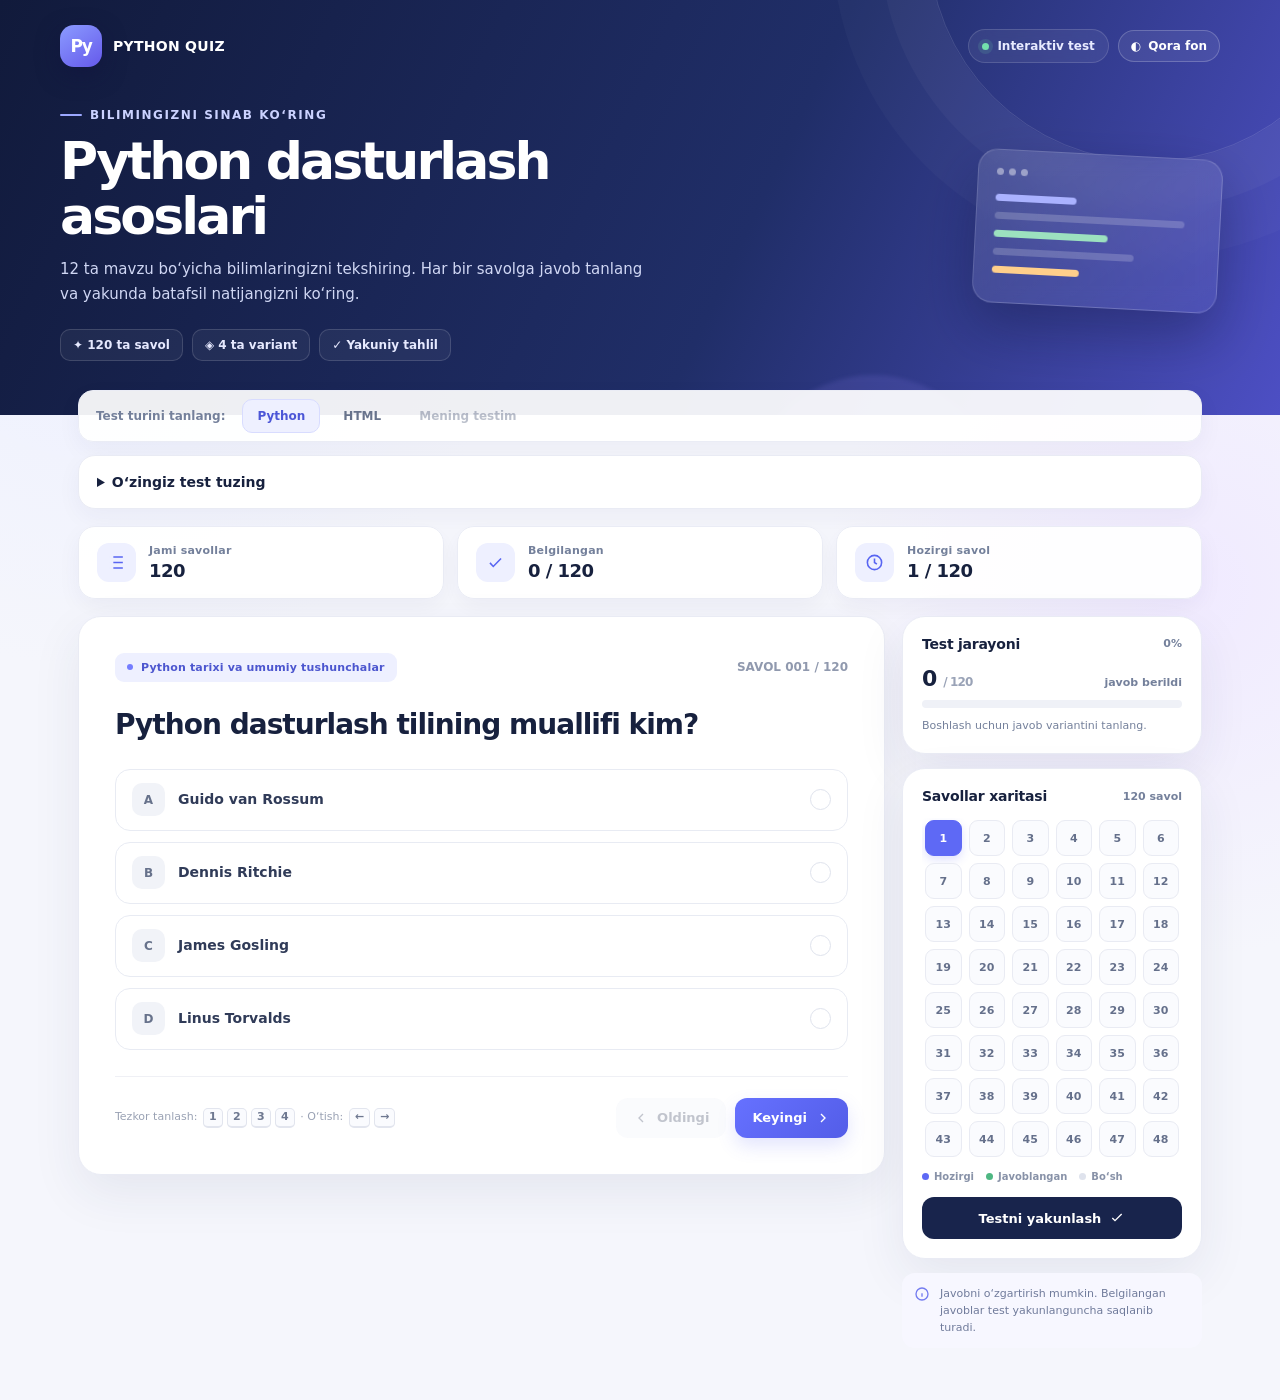
==== commit 43da4536: "Expand HTML quiz and add dark theme toggle Co-authored-by: Copilot App <223556219+Copilot@users.nore" ====
--- a/quiz.html
+++ b/quiz.html
@@ -108,11 +108,35 @@
 .review-list{display:grid;gap:9px}.review-item{padding:16px;border:1px solid #eaedf4;border-radius:15px;background:#fff}.review-top{display:flex;justify-content:space-between;gap:12px;align-items:flex-start}.review-item h4{margin:0 0 10px;font-size:14px;line-height:1.5}.status-pill{display:inline-flex;white-space:nowrap;border-radius:99px;padding:5px 8px;font-size:10px;font-weight:850}.status-pill.ok{background:var(--green-soft);color:var(--green)}.status-pill.bad{background:var(--red-soft);color:var(--red)}.status-pill.empty{background:var(--amber-soft);color:var(--amber)}.review-item p{margin:5px 0 0;font-size:12px;line-height:1.55;color:#64708a}.review-item p strong{color:#35415e}.review-item p.answer-right strong{color:var(--green)}.review-item p.explanation{margin-top:11px;padding:10px 12px;border-radius:10px;background:#f7f7ff;color:#58637e}.review-item p.explanation strong{color:#4c56d7}.empty-state{padding:25px;text-align:center;border:1px dashed #dfe3ef;border-radius:15px;color:#7c87a0;font-size:13px}
 .bottom-actions{display:flex;gap:9px;flex-wrap:wrap;margin-top:22px;padding-top:18px;border-top:1px solid #eff0f5}
 .modal-backdrop{position:fixed;inset:0;z-index:20;background:#11193699;display:grid;place-items:center;padding:18px;backdrop-filter:blur(5px)}.modal-backdrop.hidden{display:none}.modal{width:min(420px,100%);padding:25px;border-radius:21px;background:#fff;box-shadow:0 24px 70px #0c143b40}.modal-icon{width:44px;height:44px;border-radius:14px;background:#fff5e4;color:#b7791f;display:grid;place-items:center;font-size:21px;margin-bottom:13px}.modal h3{margin:0 0 7px;font-size:20px;letter-spacing:-.03em}.modal p{margin:0;color:#75809a;font-size:13px;line-height:1.6}.modal-actions{display:flex;justify-content:flex-end;gap:8px;margin-top:21px}
+:root[data-theme="dark"]{color-scheme:dark;--ink:#f0f2f8;--muted:#a3acc2;--line:#30374a;--paper:#12151e;--bg:#07090d;--blue-soft:#222747;--green:#4ac58a;--green-soft:#143629;--red:#ff7d8a;--red-soft:#3c2028;--amber:#f2c56b;--amber-soft:#3b301b;--shadow:0 18px 50px #0008}
+:root[data-theme="dark"] body{background:radial-gradient(circle at 8% 18%,#111522 0,transparent 26rem),radial-gradient(circle at 93% 42%,#161222 0,transparent 23rem),var(--bg)}
+:root[data-theme="dark"] .hero{background:linear-gradient(115deg,#050609 0%,#10131c 58%,#1a1928 100%)}
+:root[data-theme="dark"] .test-picker,:root[data-theme="dark"] .custom-maker,:root[data-theme="dark"] .stat,:root[data-theme="dark"] .quiz-card,:root[data-theme="dark"] .side-card,:root[data-theme="dark"] .results-card,:root[data-theme="dark"] .option,:root[data-theme="dark"] .result-stat,:root[data-theme="dark"] .review-item,:root[data-theme="dark"] .filter-btn,:root[data-theme="dark"] .maker-question,:root[data-theme="dark"] .modal{background:#12151e;border-color:var(--line);color:var(--ink)}
+:root[data-theme="dark"] .option:hover{background:#1b2031;border-color:#747ff4}
+:root[data-theme="dark"] .option.selected{background:linear-gradient(100deg,#202644,#171c2c)}
+:root[data-theme="dark"] .opttext,:root[data-theme="dark"] .review-item p,:root[data-theme="dark"] .review-item p strong,:root[data-theme="dark"] .review-item h4,:root[data-theme="dark"] .maker-field{color:#d7dced}
+:root[data-theme="dark"] .letter,:root[data-theme="dark"] .key,:root[data-theme="dark"] .navnum{background:#1b2030;border-color:#363d51;color:#c0c8db}
+:root[data-theme="dark"] .option-check{border-color:#505970}
+:root[data-theme="dark"] .action-row,:root[data-theme="dark"] .bottom-actions{border-color:#30374a}
+:root[data-theme="dark"] .btn-secondary{background:#252b3a;color:#e3e7f2}
+:root[data-theme="dark"] .btn-secondary:hover:not(:disabled){background:#30374a}
+:root[data-theme="dark"] .track{background:#252b3a}
+:root[data-theme="dark"] .tip-box,:root[data-theme="dark"] .review-item p.explanation{background:#1a2030;color:#c0c8db}
+:root[data-theme="dark"] .maker-field input,:root[data-theme="dark"] .maker-field select,:root[data-theme="dark"] .maker-field textarea{background:#0b0e15;border-color:#363d51;color:#f0f2f8}
+:root[data-theme="dark"] .empty-state{border-color:#3a4155;color:#a3acc2}
+:root[data-theme="dark"] .test-choice,:root[data-theme="dark"] .qcount,:root[data-theme="dark"] .keyboard-tip,:root[data-theme="dark"] .legend{color:#aab3c8}
+:root[data-theme="dark"] .test-choice.active{background:#222747;border-color:#48528c;color:#cbd1ff}
+:root[data-theme="dark"] .topic-pill{color:#cbd1ff}
+:root[data-theme="dark"] .navnum.done:not(.current){background:#153126;border-color:#275a42;color:#8ce0b2}
+:root[data-theme="dark"] .review-item p.answer-right strong{color:var(--green)}
+.nav-tools{display:flex;align-items:center;gap:9px}
+.theme-toggle{display:inline-flex;align-items:center;gap:7px;padding:8px 12px;border:1px solid #ffffff35;border-radius:99px;background:#ffffff12;color:#fff;font-size:12px;font-weight:750;cursor:pointer}
+.theme-toggle:hover{background:#ffffff22}.theme-toggle:focus-visible{outline:2px solid #aeb8ff;outline-offset:3px}
 @media(max-width:900px){.layout{grid-template-columns:minmax(0,1fr) 260px}.code-art{width:190px;flex-basis:190px}.gridnav{grid-template-columns:repeat(5,minmax(0,1fr))}}
 @media(max-width:720px){.hero{padding:18px 17px 47px}.hero-content{padding-top:29px}.code-art{display:none}.hero-copy p{font-size:13px}.hero-chip{font-size:11px;padding:7px 9px}main{padding-inline:13px}.stats{gap:8px}.stat{padding:12px;gap:9px}.stat-icon{width:33px;height:33px;flex-basis:33px}.stat small{font-size:10px}.stat strong{font-size:16px}.layout{grid-template-columns:1fr}.sidebar{grid-row:2}.side-card{padding:16px}.gridnav{grid-template-columns:repeat(10,minmax(0,1fr));max-height:190px}.quiz-card{padding:21px}.action-row{align-items:stretch;flex-direction:column}.keyboard-tip{text-align:center}.actions{width:100%}.actions .btn{flex:1}.question{font-size:22px}}
 @media(max-width:430px){.test-picker{flex-wrap:wrap}.test-picker-label{width:100%}}
 @media(max-width:560px){.maker-form{grid-template-columns:1fr}.maker-wide{grid-column:1}.maker-actions .btn{flex:1}}
-@media(max-width:430px){.brand{font-size:12px}.brand-mark{width:36px;height:36px}.nav-tag{font-size:10px;padding:8px 9px}.stats{grid-template-columns:repeat(3,minmax(0,1fr))}.stat{display:block;padding:10px}.stat-icon{margin-bottom:7px;width:30px;height:30px}.stat small{min-height:25px;line-height:1.25}.stat strong{font-size:15px}.qmeta{align-items:flex-start;flex-direction:column;gap:9px;margin-bottom:18px}.topic-pill{max-width:100%}.qcount{align-self:flex-end;margin-top:-29px}.option{padding:11px;min-height:57px;gap:9px}.letter{width:30px;height:30px;flex-basis:30px}.opttext{font-size:13px}.btn{padding:12px 10px;font-size:12px}.gridnav{grid-template-columns:repeat(8,minmax(0,1fr))}.result-stats{gap:7px}.result-stat{padding:11px}.result-stat small{font-size:10px}.result-stat strong{font-size:18px}.results-banner{padding:20px}.score-circle{width:94px;height:94px;flex-basis:94px}.score-info h2{font-size:22px}.review-top{display:block}.status-pill{margin:0 0 9px}}
+@media(max-width:430px){.brand{font-size:12px}.brand-mark{width:36px;height:36px}.nav-tag{font-size:10px;padding:8px 9px}.theme-toggle{padding:8px;font-size:10px}.nav-tools{gap:6px}.stats{grid-template-columns:repeat(3,minmax(0,1fr))}.stat{display:block;padding:10px}.stat-icon{margin-bottom:7px;width:30px;height:30px}.stat small{min-height:25px;line-height:1.25}.stat strong{font-size:15px}.qmeta{align-items:flex-start;flex-direction:column;gap:9px;margin-bottom:18px}.topic-pill{max-width:100%}.qcount{align-self:flex-end;margin-top:-29px}.option{padding:11px;min-height:57px;gap:9px}.letter{width:30px;height:30px;flex-basis:30px}.opttext{font-size:13px}.btn{padding:12px 10px;font-size:12px}.gridnav{grid-template-columns:repeat(8,minmax(0,1fr))}.result-stats{gap:7px}.result-stat{padding:11px}.result-stat small{font-size:10px}.result-stat strong{font-size:18px}.results-banner{padding:20px}.score-circle{width:94px;height:94px;flex-basis:94px}.score-info h2{font-size:22px}.review-top{display:block}.status-pill{margin:0 0 9px}}
 @media(prefers-reduced-motion:reduce){*,*:before,*:after{scroll-behavior:auto!important;transition:none!important}}
 </style>
 </head>
@@ -121,7 +145,10 @@
   <div class="container">
     <div class="navline">
       <div class="brand"><div class="brand-mark" id="brandMark">Py</div><span id="brandName">PYTHON QUIZ</span></div>
-      <div class="nav-tag"><i class="live-dot"></i> Interaktiv test</div>
+      <div class="nav-tools">
+        <div class="nav-tag"><i class="live-dot"></i> Interaktiv test</div>
+        <button class="theme-toggle" id="themeToggle" type="button" aria-label="Qora fonni yoqish" aria-pressed="false"><span aria-hidden="true">◐</span><span id="themeToggleLabel">Qora fon</span></button>
+      </div>
     </div>
     <div class="hero-content">
       <div class="hero-copy">
@@ -244,7 +271,37 @@
   {id:17,section:'Elementlar va atributlar',text:'HTML atributlari qayerda yoziladi?',options:[{key:'A',text:'Faqat yopuvchi tegda'},{key:'B',text:'Tegning ochilish qismida'},{key:'C',text:'CSS faylining oxirida'},{key:'D',text:'Faqat <body> dan keyin'}],answer:'B',explanation:'Atributlar ochilish tegida yoziladi, masalan: <a href="...">. Ular elementga qo‘shimcha ma’lumot beradi.'},
   {id:18,section:'Elementlar va atributlar',text:'Satrni majburan yangi qatordan davom ettiruvchi element qaysi?',options:[{key:'A',text:'<p>'},{key:'B',text:'<hr>'},{key:'C',text:'<br>'},{key:'D',text:'<line>'}],answer:'C',explanation:'<br> matn ichida yangi satrga o‘tkazadi; yangi paragraf uchun esa <p> ishlatiladi.'},
   {id:19,section:'Hujjat tuzilishi',text:'Brauzer oynasi yoki sahifa varag‘ida ko‘rinadigan nom qayerda beriladi?',options:[{key:'A',text:'<body> ichidagi <h1> da'},{key:'B',text:'<footer> da'},{key:'C',text:'<meta> tegining ichida'},{key:'D',text:'<head> ichidagi <title> da'}],answer:'D',explanation:'<title> elementining matni brauzer varag‘i sarlavhasida ko‘rinadi va odatda <head> ichida bo‘ladi.'},
-  {id:20,section:'Izohlar',text:'HTML izohi qaysi yozuv bilan to‘g‘ri belgilanadi?',options:[{key:'A',text:'<!-- izoh -->'},{key:'B',text:'// izoh'},{key:'C',text:'# izoh'},{key:'D',text:'** izoh **'}],answer:'A',explanation:'HTML izohi <!-- va --> orasida yoziladi; brauzer uni sahifa mazmuni sifatida ko‘rsatmaydi.'}
+  {id:20,section:'Izohlar',text:'HTML izohi qaysi yozuv bilan to‘g‘ri belgilanadi?',options:[{key:'A',text:'<!-- izoh -->'},{key:'B',text:'// izoh'},{key:'C',text:'# izoh'},{key:'D',text:'** izoh **'}],answer:'A',explanation:'HTML izohi <!-- va --> orasida yoziladi; brauzer uni sahifa mazmuni sifatida ko‘rsatmaydi.'},
+  {id:21,section:'Ro‘yxatlar',text:'Belgili, tartib raqamisiz ro‘yxat qaysi element bilan yaratiladi?',options:[{key:'A',text:'<ol>'},{key:'B',text:'<ul>'},{key:'C',text:'<li>'},{key:'D',text:'<list>'}],answer:'B',explanation:'<ul> tartib raqamisiz ro‘yxat konteyneridir; ro‘yxat bandlari uning ichida <li> bilan yoziladi.'},
+  {id:22,section:'Matn elementlari',text:'Sahifadagi eng muhim sarlavha qaysi teg bilan yoziladi?',options:[{key:'A',text:'<h1>'},{key:'B',text:'<h3>'},{key:'C',text:'<head>'},{key:'D',text:'<title>'}],answer:'A',explanation:'<h1> sahifadagi eng yuqori darajali sarlavhani belgilaydi; <h2>–<h6> quyi darajalar uchun ishlatiladi.'},
+  {id:23,section:'Matn elementlari',text:'Matnning muhimligini semantik tarzda bildiradigan element qaysi?',options:[{key:'A',text:'<small>'},{key:'B',text:'<i>'},{key:'C',text:'<strong>'},{key:'D',text:'<sub>'}],answer:'C',explanation:'<strong> matn muhimligini bildiradi; brauzerlar uni odatda qalin ko‘rsatadi, ekran o‘quvchilar esa urg‘uni bildirishi mumkin.'},
+  {id:24,section:'Matn elementlari',text:'Matnga urg‘u beruvchi semantik element qaysi?',options:[{key:'A',text:'<mark>'},{key:'B',text:'<em>'},{key:'C',text:'<del>'},{key:'D',text:'<sup>'}],answer:'B',explanation:'<em> matnga urg‘u beradi; brauzer odatda uni qiya ko‘rsatadi, lekin uning asosiy ma’nosi urg‘udir.'},
+  {id:25,section:'Atributlar',text:'Bir nechta HTML elementiga bir xil CSS uslubini berish uchun qaysi atribut ishlatiladi?',options:[{key:'A',text:'id'},{key:'B',text:'src'},{key:'C',text:'href'},{key:'D',text:'class'}],answer:'D',explanation:'class bir yoki bir nechta elementga umumiy nom beradi; CSS shu klass orqali ularni birgalikda bezashi mumkin.'},
+  {id:26,section:'Atributlar',text:'Hujjat ichida yagona bo‘lishi kerak bo‘lgan element identifikatori qaysi atributda yoziladi?',options:[{key:'A',text:'name'},{key:'B',text:'class'},{key:'C',text:'id'},{key:'D',text:'value'}],answer:'C',explanation:'id elementni hujjat ichida aniqlaydi va bir sahifada odatda har bir id yagona bo‘lishi kerak.'},
+  {id:27,section:'Elementlar',text:'Maxsus semantik ma’noga ega bo‘lmagan umumiy blok konteyneri qaysi?',options:[{key:'A',text:'<div>'},{key:'B',text:'<main>'},{key:'C',text:'<article>'},{key:'D',text:'<nav>'}],answer:'A',explanation:'<div> mazmunni blok sifatida guruhlaydi, ammo o‘zi alohida semantik ma’no bermaydi.'},
+  {id:28,section:'Elementlar',text:'Matn ichidagi kichik bo‘lakni umumiy tarzda ajratish uchun qaysi element mos?',options:[{key:'A',text:'<section>'},{key:'B',text:'<span>'},{key:'C',text:'<main>'},{key:'D',text:'<article>'}],answer:'B',explanation:'<span> satr ichidagi bo‘lakni guruhlaydi; o‘zi yangi blok yoki maxsus semantik ma’no yaratmaydi.'},
+  {id:29,section:'CSS va JavaScript',text:'Tashqi CSS faylini HTML hujjatiga ulashning to‘g‘ri usuli qaysi?',options:[{key:'A',text:'<css src="style.css">'},{key:'B',text:'<script href="style.css">'},{key:'C',text:'<link rel="stylesheet" href="style.css">'},{key:'D',text:'<style src="style.css">'}],answer:'C',explanation:'<link rel="stylesheet" href="style.css"> tashqi CSS faylini hujjatga ulaydi va odatda <head> ichida yoziladi.'},
+  {id:30,section:'CSS va JavaScript',text:'Tashqi JavaScript faylini ulash uchun qaysi element ishlatiladi?',options:[{key:'A',text:'<js href="app.js">'},{key:'B',text:'<script src="app.js">'},{key:'C',text:'<link rel="script" href="app.js">'},{key:'D',text:'<javascript>app.js</javascript>'}],answer:'B',explanation:'<script src="app.js"> tegi tashqi JavaScript faylini yuklaydi; element yopuvchi teg bilan tugaydi, src esa fayl manzilini ko‘rsatadi.'},
+  {id:31,section:'Hujjat tuzilishi',text:'HTML hujjatida belgilar kodlashini UTF-8 deb ko‘rsatish uchun qaysi yozuv ishlatiladi?',options:[{key:'A',text:'<meta charset="UTF-8">'},{key:'B',text:'<encoding>UTF-8</encoding>'},{key:'C',text:'<html lang="UTF-8">'},{key:'D',text:'<meta language="UTF-8">'}],answer:'A',explanation:'<meta charset="UTF-8"> brauzerga hujjat belgilarini UTF-8 kodlashida o‘qishni bildiradi.'},
+  {id:32,section:'Hujjat tuzilishi',text:'Mobil qurilmalarda sahifa kengligini ekranga moslashtirish uchun qaysi meta sozlama qo‘llanadi?',options:[{key:'A',text:'<meta name="mobile" content="true">'},{key:'B',text:'<meta name="viewport" content="width=device-width, initial-scale=1.0">'},{key:'C',text:'<meta name="screen" content="responsive">'},{key:'D',text:'<meta width="device">'}],answer:'B',explanation:'viewport meta tegi sahifa kengligini qurilma ekraniga moslaydi; bu responsive dizayn uchun muhim.'},
+  {id:33,section:'Elementlar',text:'HTML’da qaysi element yopuvchi teg talab qilmaydigan bo‘sh element hisoblanadi?',options:[{key:'A',text:'<p>'},{key:'B',text:'<div>'},{key:'C',text:'<img>'},{key:'D',text:'<section>'}],answer:'C',explanation:'<img> bo‘sh (void) element: unda ichki matn bo‘lmaydi va yopuvchi </img> tegi yozilmaydi.'},
+  {id:34,section:'Formalar',text:'<label> elementini ma’lum kiritish maydoni bilan bog‘lash uchun nima qilish kerak?',options:[{key:'A',text:'label for qiymatini input id qiymatiga teng qilish'},{key:'B',text:'label href qiymatini input name qiymatiga teng qilish'},{key:'C',text:'input ichiga label yozish'},{key:'D',text:'label ga src qo‘shish'}],answer:'A',explanation:'label dagi for atributi input ning id atributiga mos bo‘lsa, yorliq shu maydon bilan bog‘lanadi va bosish qulaylashadi.'},
+  {id:35,section:'Formalar',text:'Radio tugmalaridan bitta guruh ichida faqat bittasini tanlash uchun nima kerak?',options:[{key:'A',text:'Barchasiga har xil id berish'},{key:'B',text:'Barchasiga bir xil name berish'},{key:'C',text:'Barchasiga bir xil value berish'},{key:'D',text:'Har birini alohida formaga joylash'}],answer:'B',explanation:'Bir guruhdagi radio inputlar bir xil name qiymatiga ega bo‘lsa, brauzer ulardan bittasinigina tanlashga ruxsat beradi.'},
+  {id:36,section:'Formalar',text:'Bir-biridan mustaqil bir nechta belgilash katagini yaratish uchun qaysi input turi ishlatiladi?',options:[{key:'A',text:'type="radio"'},{key:'B',text:'type="text"'},{key:'C',text:'type="checkbox"'},{key:'D',text:'type="submit"'}],answer:'C',explanation:'type="checkbox" har bir katakni mustaqil belgilash imkonini beradi; bir nechta katak tanlanishi mumkin.'},
+  {id:37,section:'Formalar',text:'Kiritish maydonida foydalanuvchiga namuna yoki qisqa ko‘rsatma ko‘rsatadigan atribut qaysi?',options:[{key:'A',text:'placeholder'},{key:'B',text:'href'},{key:'C',text:'target'},{key:'D',text:'rel'}],answer:'A',explanation:'placeholder maydon bo‘sh paytda namuna matnini ko‘rsatadi; u doimiy yorliq (label) o‘rnini bosmaydi.'},
+  {id:38,section:'Formalar',text:'Formadagi maydon bo‘sh qolmasligini brauzerda tekshirtirish uchun qaysi atribut qo‘shiladi?',options:[{key:'A',text:'checked'},{key:'B',text:'required'},{key:'C',text:'readonly'},{key:'D',text:'multiple'}],answer:'B',explanation:'required maydonni majburiy qiladi va brauzer forma yuborilishidan oldin bo‘sh qiymatni tekshiradi.'},
+  {id:39,section:'Formalar',text:'Tanlov ro‘yxatining asosiy elementi qaysi?',options:[{key:'A',text:'<select>, ichida <option> elementlari bilan'},{key:'B',text:'<list>, ichida <item> bilan'},{key:'C',text:'<input type="dropdown">'},{key:'D',text:'<menu>, ichida <choice> bilan'}],answer:'A',explanation:'<select> tanlov ro‘yxatini yaratadi, har bir tanlanadigan qiymat esa <option> bilan beriladi.'},
+  {id:40,section:'Formalar',text:'Formaning method="get" usulida yuborilgan qiymatlar odatda qayerda ko‘rinadi?',options:[{key:'A',text:'So‘rov tanasida, URL’dan yashirin holda'},{key:'B',text:'URL manzilidagi so‘rov parametrlarida'},{key:'C',text:'Faqat brauzer xotirasida'},{key:'D',text:'HTML izohi ichida'}],answer:'B',explanation:'GET usulida forma qiymatlari URL so‘rov parametrlariga qo‘shiladi; maxfiy ma’lumotlarni shu usulda yubormaslik kerak.'},
+  {id:41,section:'Havolalar',text:'Havolani yangi varaqda ochishda qaysi xavfsiz qo‘shimcha atribut tavsiya qilinadi?',options:[{key:'A',text:'rel="noopener"'},{key:'B',text:'rel="stylesheet"'},{key:'C',text:'type="password"'},{key:'D',text:'alt="new tab"'}],answer:'A',explanation:'target="_blank" bilan ochilgan tashqi havolaga rel="noopener" qo‘shish yangi sahifaning ochuvchi oynaga kirishini cheklaydi.'},
+  {id:42,section:'Belgilar va kodlash',text:'HTML’da kichik “<” belgisini matn sifatida ko‘rsatish uchun qaysi entity yoziladi?',options:[{key:'A',text:'&gt;'},{key:'B',text:'&amp;'},{key:'C',text:'&lt;'},{key:'D',text:'&quot;'}],answer:'C',explanation:'&lt; kichik “<” belgisining HTML entity yozuvidir; &gt; esa “>” belgisini beradi.'},
+  {id:43,section:'Semantik HTML',text:'Mustaqil maqola yoki alohida ulashish mumkin bo‘lgan mazmun qaysi elementda beriladi?',options:[{key:'A',text:'<article>'},{key:'B',text:'<span>'},{key:'C',text:'<br>'},{key:'D',text:'<input>'}],answer:'A',explanation:'<article> mustaqil, o‘zicha tushunarli mazmunni, masalan maqola yoki postni ifodalaydi.'},
+  {id:44,section:'Semantik HTML',text:'Saytning navigatsiya havolalari uchun qaysi semantik element ishlatiladi?',options:[{key:'A',text:'<aside>'},{key:'B',text:'<nav>'},{key:'C',text:'<footer>'},{key:'D',text:'<summary>'}],answer:'B',explanation:'<nav> sahifaning muhim navigatsiya havolalari guruhini belgilaydi.'},
+  {id:45,section:'Semantik HTML',text:'Sahifa yoki bo‘limning yakuniy qismi uchun qaysi element mos?',options:[{key:'A',text:'<header>'},{key:'B',text:'<main>'},{key:'C',text:'<footer>'},{key:'D',text:'<label>'}],answer:'C',explanation:'<footer> sahifa yoki bo‘limning yakuniy ma’lumotlarini, masalan muallif yoki tegishli havolalarni guruhlaydi.'},
+  {id:46,section:'Semantik HTML',text:'Mavzu jihatdan alohida bo‘limni ifodalash uchun qaysi element mos?',options:[{key:'A',text:'<section>'},{key:'B',text:'<b>'},{key:'C',text:'<br>'},{key:'D',text:'<img>'}],answer:'A',explanation:'<section> mavzu bo‘yicha guruhlangan mazmunni bildiradi; odatda bo‘limda sarlavha ham bo‘ladi.'},
+  {id:47,section:'Jadvallar',text:'Jadvaldagi ustun sarlavhalari guruhini belgilovchi element qaysi?',options:[{key:'A',text:'<tbody>'},{key:'B',text:'<thead>'},{key:'C',text:'<tfoot>'},{key:'D',text:'<caption>'}],answer:'B',explanation:'<thead> jadvalning sarlavha qatorlari guruhini, odatda ustun nomlarini, o‘z ichiga oladi.'},
+  {id:48,section:'Jadvallar',text:'Jadvalning asosiy ma’lumot qatorlari qaysi element ichida guruhlanadi?',options:[{key:'A',text:'<thead>'},{key:'B',text:'<caption>'},{key:'C',text:'<tbody>'},{key:'D',text:'<th>'}],answer:'C',explanation:'<tbody> jadvalning asosiy ma’lumot qatorlarini guruhlaydi; qatorlarning o‘zi <tr> bilan yoziladi.'},
+  {id:49,section:'Jadvallar',text:'Jadval uchun sarlavha yoki qisqa tavsif beruvchi element qaysi?',options:[{key:'A',text:'<caption>'},{key:'B',text:'<legend>'},{key:'C',text:'<title>'},{key:'D',text:'<summary>'}],answer:'A',explanation:'<caption> jadvalning sarlavhasi yoki qisqa tavsifini beradi va <table> ichida yoziladi.'},
+  {id:50,section:'Formalar',text:'Formaning ichidagi tugma formani yubormasligi uchun qaysi type qiymati beriladi?',options:[{key:'A',text:'type="submit"'},{key:'B',text:'type="send"'},{key:'C',text:'type="form"'},{key:'D',text:'type="button"'}],answer:'D',explanation:'Formaning ichidagi button turi odatda submit bo‘ladi; type="button" esa bosilganda formani o‘z-o‘zidan yubormaydi.'}
 ];
 let activeTest = 'python';
 let pythonAnswers = answers;
@@ -318,6 +375,13 @@
   selectTest('custom');
   $('customMaker').open=false;
   $('quizCard').scrollIntoView({behavior:'smooth',block:'start'});
+}
+function setTheme(isDark){
+  document.documentElement.dataset.theme=isDark?'dark':'light';
+  $('themeToggle').setAttribute('aria-pressed',String(isDark));
+  $('themeToggle').setAttribute('aria-label',isDark?'Yorug‘ fonni yoqish':'Qora fonni yoqish');
+  $('themeToggleLabel').textContent=isDark?'Yorug‘ fon':'Qora fon';
+  document.querySelector('meta[name="theme-color"]').content=isDark?'#07090d':'#111a3b';
 }
 function explainPythonQuestion(q){
   const text=q.text;
@@ -479,6 +543,7 @@
   else if(e.key==='ArrowLeft'){e.preventDefault();move(-1);}
 });
 document.querySelector('#makerForm').addEventListener('submit',addCustomQuestion);
+$('themeToggle').addEventListener('click',()=>setTheme(document.documentElement.dataset.theme!=='dark'));
 renderMakerQuestions();
 render();
 </script>
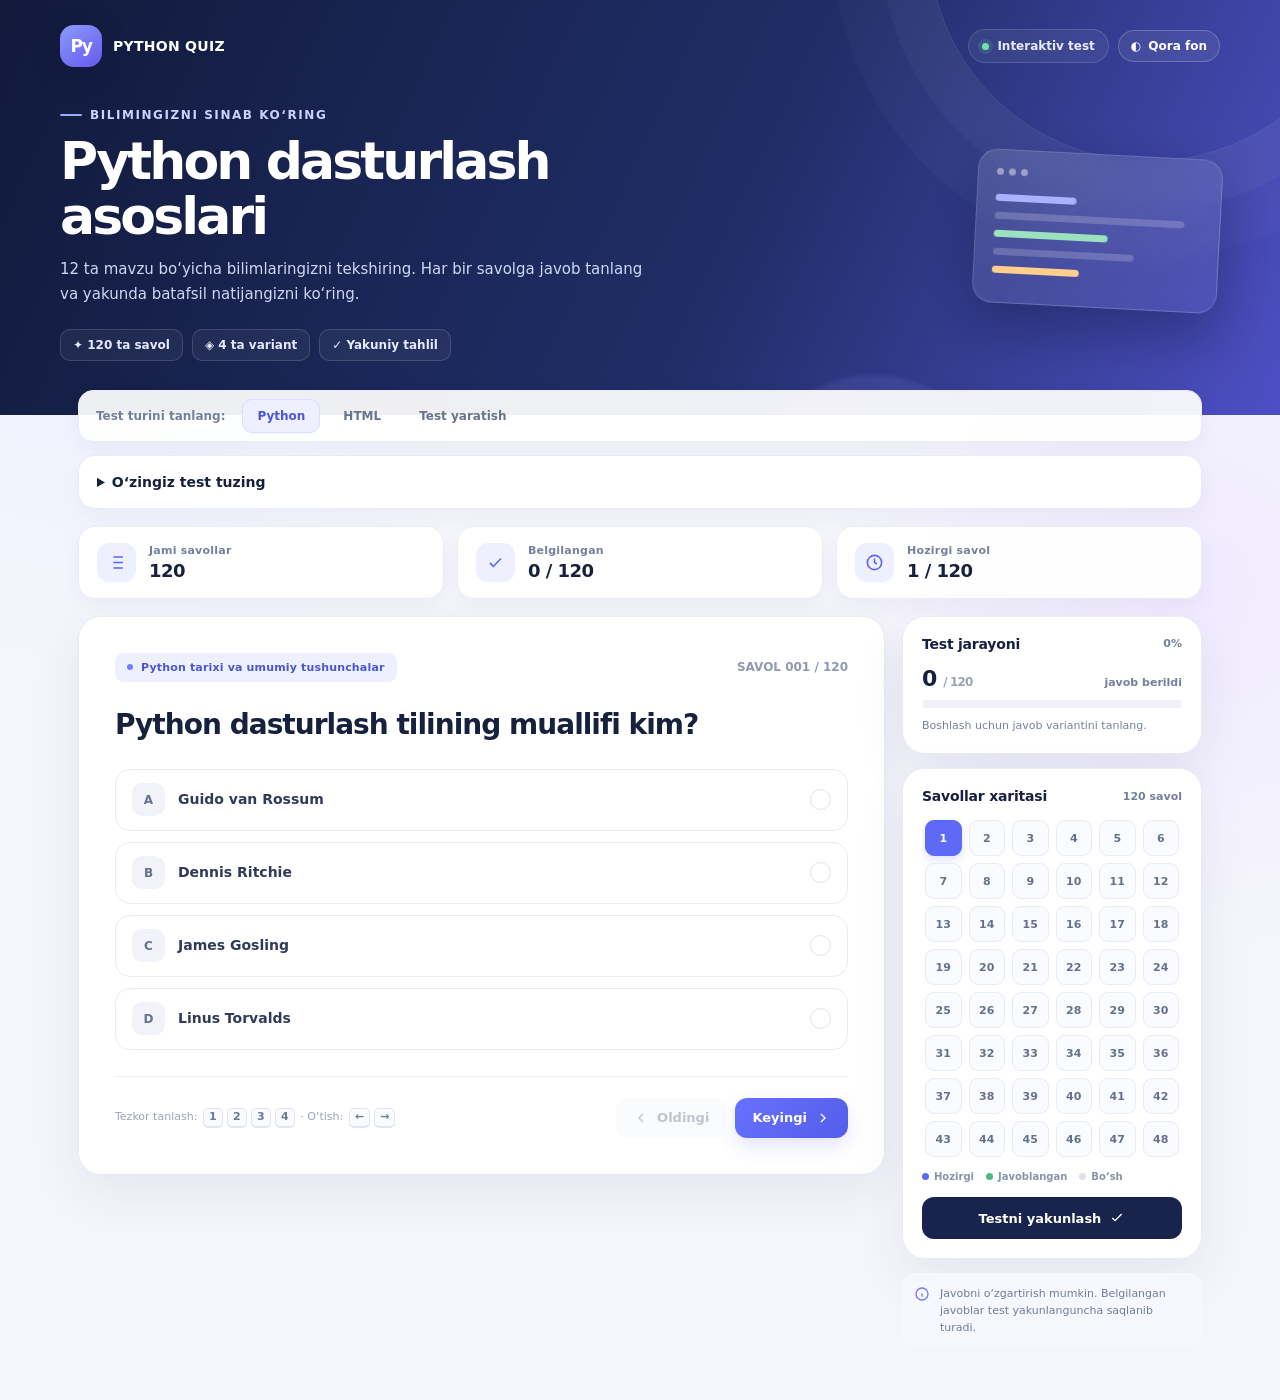
==== commit b446d22c: "Enable public custom quiz creation Co-authored-by: Copilot App <223556219+Copilot@users.noreply.gith" ====
--- a/quiz.html
+++ b/quiz.html
@@ -42,6 +42,10 @@
 .test-picker-label{padding:0 9px;color:var(--muted);font-size:12px;font-weight:750}
 .test-choice{border:1px solid transparent;border-radius:10px;padding:9px 14px;background:transparent;color:#68738c;font-size:12px;font-weight:800;cursor:pointer}
 .test-choice.active{background:var(--blue-soft);border-color:#d8dcff;color:#4c56d7}.test-choice:disabled{opacity:.45;cursor:not-allowed}
+.level-picker{display:flex;align-items:center;flex-wrap:wrap;gap:8px;margin:-3px 0 13px;padding:10px 12px;border:1px solid #eaecf5;background:#ffffffed;border-radius:15px}
+.level-picker[hidden]{display:none}.level-picker-label{padding:0 5px;color:var(--muted);font-size:12px;font-weight:750}
+.level-choice{border:1px solid #e6e9f2;border-radius:10px;padding:8px 12px;background:transparent;color:#68738c;font-size:12px;font-weight:800;cursor:pointer}
+.level-choice.active{background:var(--blue-soft);border-color:#d8dcff;color:#4c56d7}
 .custom-maker{margin-bottom:17px;padding:18px;border:1px solid #e9ebf4;border-radius:17px;background:#fff;box-shadow:0 8px 24px #28346a0c}
 .custom-maker summary{font-size:14px;font-weight:850;cursor:pointer}.maker-description,.maker-status{margin:8px 0 0;color:var(--muted);font-size:12px;line-height:1.55}
 .maker-form{display:grid;grid-template-columns:repeat(2,minmax(0,1fr));gap:11px;margin-top:15px}
@@ -112,6 +116,7 @@
 :root[data-theme="dark"] body{background:radial-gradient(circle at 8% 18%,#111522 0,transparent 26rem),radial-gradient(circle at 93% 42%,#161222 0,transparent 23rem),var(--bg)}
 :root[data-theme="dark"] .hero{background:linear-gradient(115deg,#050609 0%,#10131c 58%,#1a1928 100%)}
 :root[data-theme="dark"] .test-picker,:root[data-theme="dark"] .custom-maker,:root[data-theme="dark"] .stat,:root[data-theme="dark"] .quiz-card,:root[data-theme="dark"] .side-card,:root[data-theme="dark"] .results-card,:root[data-theme="dark"] .option,:root[data-theme="dark"] .result-stat,:root[data-theme="dark"] .review-item,:root[data-theme="dark"] .filter-btn,:root[data-theme="dark"] .maker-question,:root[data-theme="dark"] .modal{background:#12151e;border-color:var(--line);color:var(--ink)}
+:root[data-theme="dark"] .level-picker{background:#12151e;border-color:var(--line)}
 :root[data-theme="dark"] .option:hover{background:#1b2031;border-color:#747ff4}
 :root[data-theme="dark"] .option.selected{background:linear-gradient(100deg,#202644,#171c2c)}
 :root[data-theme="dark"] .opttext,:root[data-theme="dark"] .review-item p,:root[data-theme="dark"] .review-item p strong,:root[data-theme="dark"] .review-item h4,:root[data-theme="dark"] .maker-field{color:#d7dced}
@@ -126,6 +131,8 @@
 :root[data-theme="dark"] .empty-state{border-color:#3a4155;color:#a3acc2}
 :root[data-theme="dark"] .test-choice,:root[data-theme="dark"] .qcount,:root[data-theme="dark"] .keyboard-tip,:root[data-theme="dark"] .legend{color:#aab3c8}
 :root[data-theme="dark"] .test-choice.active{background:#222747;border-color:#48528c;color:#cbd1ff}
+:root[data-theme="dark"] .level-choice{border-color:#363d51;color:#aab3c8}
+:root[data-theme="dark"] .level-choice.active{background:#222747;border-color:#48528c;color:#cbd1ff}
 :root[data-theme="dark"] .topic-pill{color:#cbd1ff}
 :root[data-theme="dark"] .navnum.done:not(.current){background:#153126;border-color:#275a42;color:#8ce0b2}
 :root[data-theme="dark"] .review-item p.answer-right strong{color:var(--green)}
@@ -167,11 +174,18 @@
       <span class="test-picker-label">Test turini tanlang:</span>
       <button class="test-choice active" type="button" data-test="python" aria-pressed="true" onclick="selectTest('python')">Python</button>
       <button class="test-choice" type="button" data-test="html" aria-pressed="false" onclick="selectTest('html')">HTML</button>
-      <button class="test-choice" id="customTestChoice" type="button" data-test="custom" aria-pressed="false" disabled onclick="selectTest('custom')">Mening testim</button>
+      <button class="test-choice" id="customTestChoice" type="button" data-test="custom" aria-pressed="false" onclick="openCustomTest()">Test yaratish</button>
+    </div>
+    <div class="level-picker" id="htmlLevelPicker" role="group" aria-label="HTML test darajasini tanlang" hidden>
+      <span class="level-picker-label">HTML darajasi:</span>
+      <button class="level-choice active" type="button" data-level="all" aria-pressed="true" onclick="selectHtmlLevel('all')">Barcha savollar · 50</button>
+      <button class="level-choice" type="button" data-level="beginner" aria-pressed="false" onclick="selectHtmlLevel('beginner')">Boshlang‘ich · 20</button>
+      <button class="level-choice" type="button" data-level="intermediate" aria-pressed="false" onclick="selectHtmlLevel('intermediate')">O‘rta · 17</button>
+      <button class="level-choice" type="button" data-level="advanced" aria-pressed="false" onclick="selectHtmlLevel('advanced')">Yuqori · 13</button>
     </div>
     <details class="custom-maker" id="customMaker">
       <summary>O‘zingiz test tuzing</summary>
-      <p class="maker-description">Savol, to‘rtta javob variantini kiriting va to‘g‘ri javobni belgilang. Tayyor testni shu sahifada ishlashingiz mumkin. Testlar hozircha faqat sahifa ochiq turgan paytda saqlanadi; ulashish uchun serverga saqlash xizmati ulanmagan.</p>
+      <p class="maker-description">Istalgan mavzuda test tuzing: savol, to‘rtta javob variantini kiriting va to‘g‘ri javobni belgilang. Test shu brauzerda saqlanadi va sahifa yangilanganda ham qoladi. Boshqa qurilma yoki foydalanuvchilar bilan ulashish uchun backend kerak.</p>
       <form class="maker-form" id="makerForm">
         <label class="maker-field maker-wide">Savol
           <input name="question" type="text" maxlength="240" required placeholder="Masalan: HTML nima uchun ishlatiladi?">
@@ -304,17 +318,30 @@
   {id:50,section:'Formalar',text:'Formaning ichidagi tugma formani yubormasligi uchun qaysi type qiymati beriladi?',options:[{key:'A',text:'type="submit"'},{key:'B',text:'type="send"'},{key:'C',text:'type="form"'},{key:'D',text:'type="button"'}],answer:'D',explanation:'Formaning ichidagi button turi odatda submit bo‘ladi; type="button" esa bosilganda formani o‘z-o‘zidan yubormaydi.'}
 ];
 let activeTest = 'python';
+let activeHtmlLevel = 'all';
 let pythonAnswers = answers;
 let htmlAnswers = Array(HTML_QUESTIONS.length).fill(null);
-let customQuestions = [];
-let customAnswers = [];
+const CUSTOM_STORAGE_KEY = 'public-custom-quiz-questions';
+let customQuestions = (()=>{try{return JSON.parse(localStorage.getItem(CUSTOM_STORAGE_KEY)||'[]').filter(q=>q&&typeof q.text==='string'&&Array.isArray(q.options)&&q.options.length===4&&q.answer);}catch(error){return [];}})();
+let customAnswers = Array(customQuestions.length).fill(null);
+const HTML_LEVEL_QUESTION_IDS = {
+  beginner: [1,2,3,4,5,6,7,9,10,11,12,16,17,18,19,20,21,22,27,28],
+  intermediate: [8,13,14,15,23,24,25,26,29,30,31,33,34,36,37,42,45],
+  advanced: [32,35,38,39,40,41,43,44,46,47,48,49,50]
+};
+function getHtmlQuestions(level){
+  if(level==='all')return HTML_QUESTIONS;
+  const ids=new Set(HTML_LEVEL_QUESTION_IDS[level]);
+  return HTML_QUESTIONS.filter(question=>ids.has(question.id));
+}
 function selectTest(test){
   if(test===activeTest||(test==='custom'&&!customQuestions.length))return;
   activeTest=test;
   const isHtml=test==='html',isCustom=test==='custom';
-  const questions=isHtml?HTML_QUESTIONS:isCustom?customQuestions:PYTHON_QUESTIONS;
+  if(isHtml)activeHtmlLevel='all';
+  const questions=isHtml?getHtmlQuestions(activeHtmlLevel):isCustom?customQuestions:PYTHON_QUESTIONS;
   QUESTIONS.splice(0,QUESTIONS.length,...questions);
-  answers=isHtml?htmlAnswers:isCustom?customAnswers:pythonAnswers;
+  answers=isHtml?questions.map(question=>htmlAnswers[question.id-1]):isCustom?customAnswers:pythonAnswers;
   current=0;
   const total=QUESTIONS.length;
   $('totalStat').textContent=total;$('mapCount').textContent=`${total} savol`;
@@ -322,14 +349,44 @@
   $('brandMark').textContent=isHtml?'5':isCustom?'✎':'Py';
   $('brandName').textContent=isHtml?'HTML QUIZ':isCustom?'MENING TESTIM':'PYTHON QUIZ';
   $('heroTitle').innerHTML=isHtml?'HTML belgilash<br>tili asoslari':isCustom?'O‘zingiz tuzgan<br>test':'Python dasturlash<br>asoslari';
-  $('heroDescription').textContent=isHtml?'HTML elementlari, atributlari va semantikasi bo‘yicha bilimlaringizni tekshiring. Yakunda javoblar va izohlarni ko‘ring.':isCustom?'Test tuzish oynasida qo‘shgan savollaringizga javob bering va natijalarni ko‘ring.':'12 ta mavzu bo‘yicha bilimlaringizni tekshiring. Har bir savolga javob tanlang va yakunda batafsil natijangizni ko‘ring.';
+  $('heroDescription').textContent=isHtml?'HTML bilimlaringizni boshlang‘ich, o‘rta yoki yuqori darajada sinang. Yakunda javoblar va izohlarni ko‘ring.':isCustom?'Test tuzish oynasida qo‘shgan savollaringizga javob bering va natijalarni ko‘ring.':'12 ta mavzu bo‘yicha bilimlaringizni tekshiring. Har bir savolga javob tanlang va yakunda batafsil natijangizni ko‘ring.';
   document.title=`${isHtml?'HTML':isCustom?'Mening':'Python'} Quiz — ${total} ta interaktiv test`;
   $('customMaker').hidden=isCustom;
+  $('htmlLevelPicker').hidden=!isHtml;
+  document.querySelectorAll('.level-choice').forEach(button=>{
+    const selected=button.dataset.level===activeHtmlLevel;
+    button.classList.toggle('active',selected);button.setAttribute('aria-pressed',String(selected));
+  });
   document.querySelectorAll('.test-choice').forEach(button=>{
     const selected=button.dataset.test===test;
     button.classList.toggle('active',selected);button.setAttribute('aria-pressed',String(selected));
   });
   render();
+}
+function selectHtmlLevel(level){
+  if(activeTest!=='html'||level===activeHtmlLevel)return;
+  activeHtmlLevel=level;
+  const questions=getHtmlQuestions(level);
+  QUESTIONS.splice(0,QUESTIONS.length,...questions);
+  answers=questions.map(question=>htmlAnswers[question.id-1]);
+  current=0;
+  const total=QUESTIONS.length;
+  $('totalStat').textContent=total;$('mapCount').textContent=`${total} savol`;
+  $('answeredStat').textContent=`${answers.filter(Boolean).length} / ${total}`;
+  $('questionChip').textContent=`✦ ${total} ta savol`;
+  document.querySelectorAll('.level-choice').forEach(button=>{
+    const selected=button.dataset.level===level;
+    button.classList.toggle('active',selected);button.setAttribute('aria-pressed',String(selected));
+  });
+  document.title=`HTML Quiz — ${total} ta interaktiv test`;
+  render();
+}
+function openCustomTest(){
+  $('customMaker').hidden=false;
+  $('customMaker').open=true;
+  $('customMaker').scrollIntoView({behavior:'smooth',block:'start'});
+  const questionInput=$('customMaker').querySelector('input[name="question"]');
+  if(questionInput)questionInput.focus({preventScroll:true});
 }
 function renderMakerQuestions(){
   const list=$('makerQuestions');list.replaceChildren();
@@ -343,8 +400,11 @@
   });
   const hasQuestions=customQuestions.length>0;
   $('startCustomTest').disabled=!hasQuestions;
-  $('customTestChoice').disabled=!hasQuestions;
+  $('customTestChoice').disabled=false;
   $('makerStatus').textContent=hasQuestions?`${customQuestions.length} ta savol tayyor.`:'Hozircha savol qo‘shilmagan.';
+}
+function saveCustomQuestions(){
+  try{localStorage.setItem(CUSTOM_STORAGE_KEY,JSON.stringify(customQuestions));}catch(error){}
 }
 function addCustomQuestion(event){
   event.preventDefault();
@@ -357,11 +417,13 @@
   });
   customAnswers.push(null);
   event.currentTarget.reset();
+  saveCustomQuestions();
   renderMakerQuestions();
 }
 function removeCustomQuestion(index){
   customQuestions.splice(index,1);customAnswers.splice(index,1);
   customQuestions.forEach((question,i)=>question.id=i+1);
+  saveCustomQuestions();
   renderMakerQuestions();
   if(activeTest==='custom'){
     if(!customQuestions.length){selectTest('python');return;}
@@ -451,7 +513,11 @@
   $('nextBtn').innerHTML=current===QUESTIONS.length-1?'Oxirgi savol <svg viewBox="0 0 24 24" fill="none" stroke="currentColor" stroke-width="2"><path d="m9 18 6-6-6-6"/></svg>':'Keyingi <svg viewBox="0 0 24 24" fill="none" stroke="currentColor" stroke-width="2"><path d="m9 18 6-6-6-6"/></svg>';
   updateProgress();renderGrid();
 }
-function choose(key){answers[current]=key;render();}
+function choose(key){
+  answers[current]=key;
+  if(activeTest==='html')htmlAnswers[QUESTIONS[current].id-1]=key;
+  render();
+}
 function focusQuestion(){
   // Savol matnini ekranga yaqinlashtiradi; sayt sarlavhasiga qaytarmaydi.
   $('questionText').scrollIntoView({behavior:'smooth',block:'start'});
@@ -529,7 +595,7 @@
 function restartQuiz(){
   answers=Array(QUESTIONS.length).fill(null);
   if(activeTest==='python')pythonAnswers=answers;
-  else if(activeTest==='html')htmlAnswers=answers;
+  else if(activeTest==='html')QUESTIONS.forEach(question=>{htmlAnswers[question.id-1]=null;});
   else customAnswers=answers;
   current=0;$('results').style.display='none';$('testView').style.display='block';render();
   $('quizCard').scrollIntoView({behavior:'smooth',block:'start'});
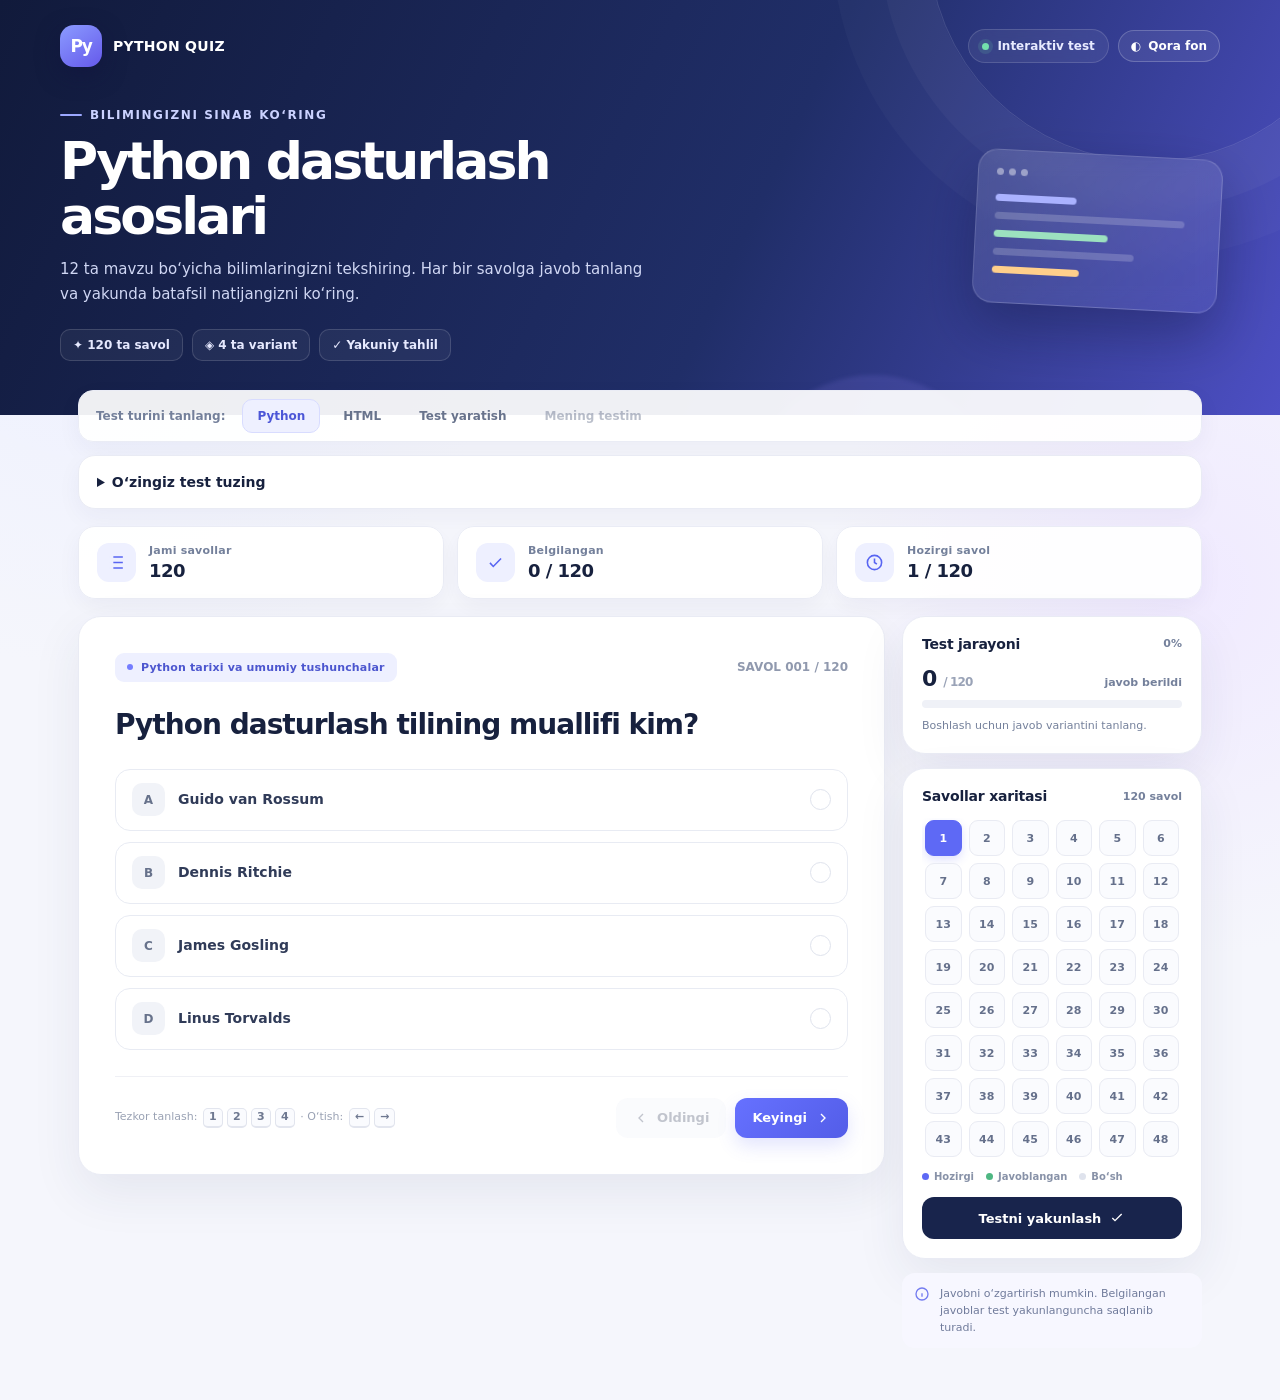
==== commit dffd1ac5: "Add custom test panel to quiz picker Co-authored-by: Copilot App <223556219+Copilot@users.noreply.gi" ====
--- a/quiz.html
+++ b/quiz.html
@@ -174,7 +174,8 @@
       <span class="test-picker-label">Test turini tanlang:</span>
       <button class="test-choice active" type="button" data-test="python" aria-pressed="true" onclick="selectTest('python')">Python</button>
       <button class="test-choice" type="button" data-test="html" aria-pressed="false" onclick="selectTest('html')">HTML</button>
-      <button class="test-choice" id="customTestChoice" type="button" data-test="custom" aria-pressed="false" onclick="openCustomTest()">Test yaratish</button>
+      <button class="test-choice" type="button" onclick="openCustomTest()">Test yaratish</button>
+      <button class="test-choice" id="customTestChoice" type="button" data-test="custom" aria-pressed="false" disabled onclick="startCustomTest()">Mening testim</button>
     </div>
     <div class="level-picker" id="htmlLevelPicker" role="group" aria-label="HTML test darajasini tanlang" hidden>
       <span class="level-picker-label">HTML darajasi:</span>
@@ -400,7 +401,8 @@
   });
   const hasQuestions=customQuestions.length>0;
   $('startCustomTest').disabled=!hasQuestions;
-  $('customTestChoice').disabled=false;
+  $('customTestChoice').disabled=!hasQuestions;
+  $('customTestChoice').textContent=hasQuestions?`Mening testim · ${customQuestions.length}`:'Mening testim';
   $('makerStatus').textContent=hasQuestions?`${customQuestions.length} ta savol tayyor.`:'Hozircha savol qo‘shilmagan.';
 }
 function saveCustomQuestions(){
@@ -419,6 +421,7 @@
   event.currentTarget.reset();
   saveCustomQuestions();
   renderMakerQuestions();
+  $('customTestChoice').textContent=`Mening testim · ${customQuestions.length}`;
 }
 function removeCustomQuestion(index){
   customQuestions.splice(index,1);customAnswers.splice(index,1);
